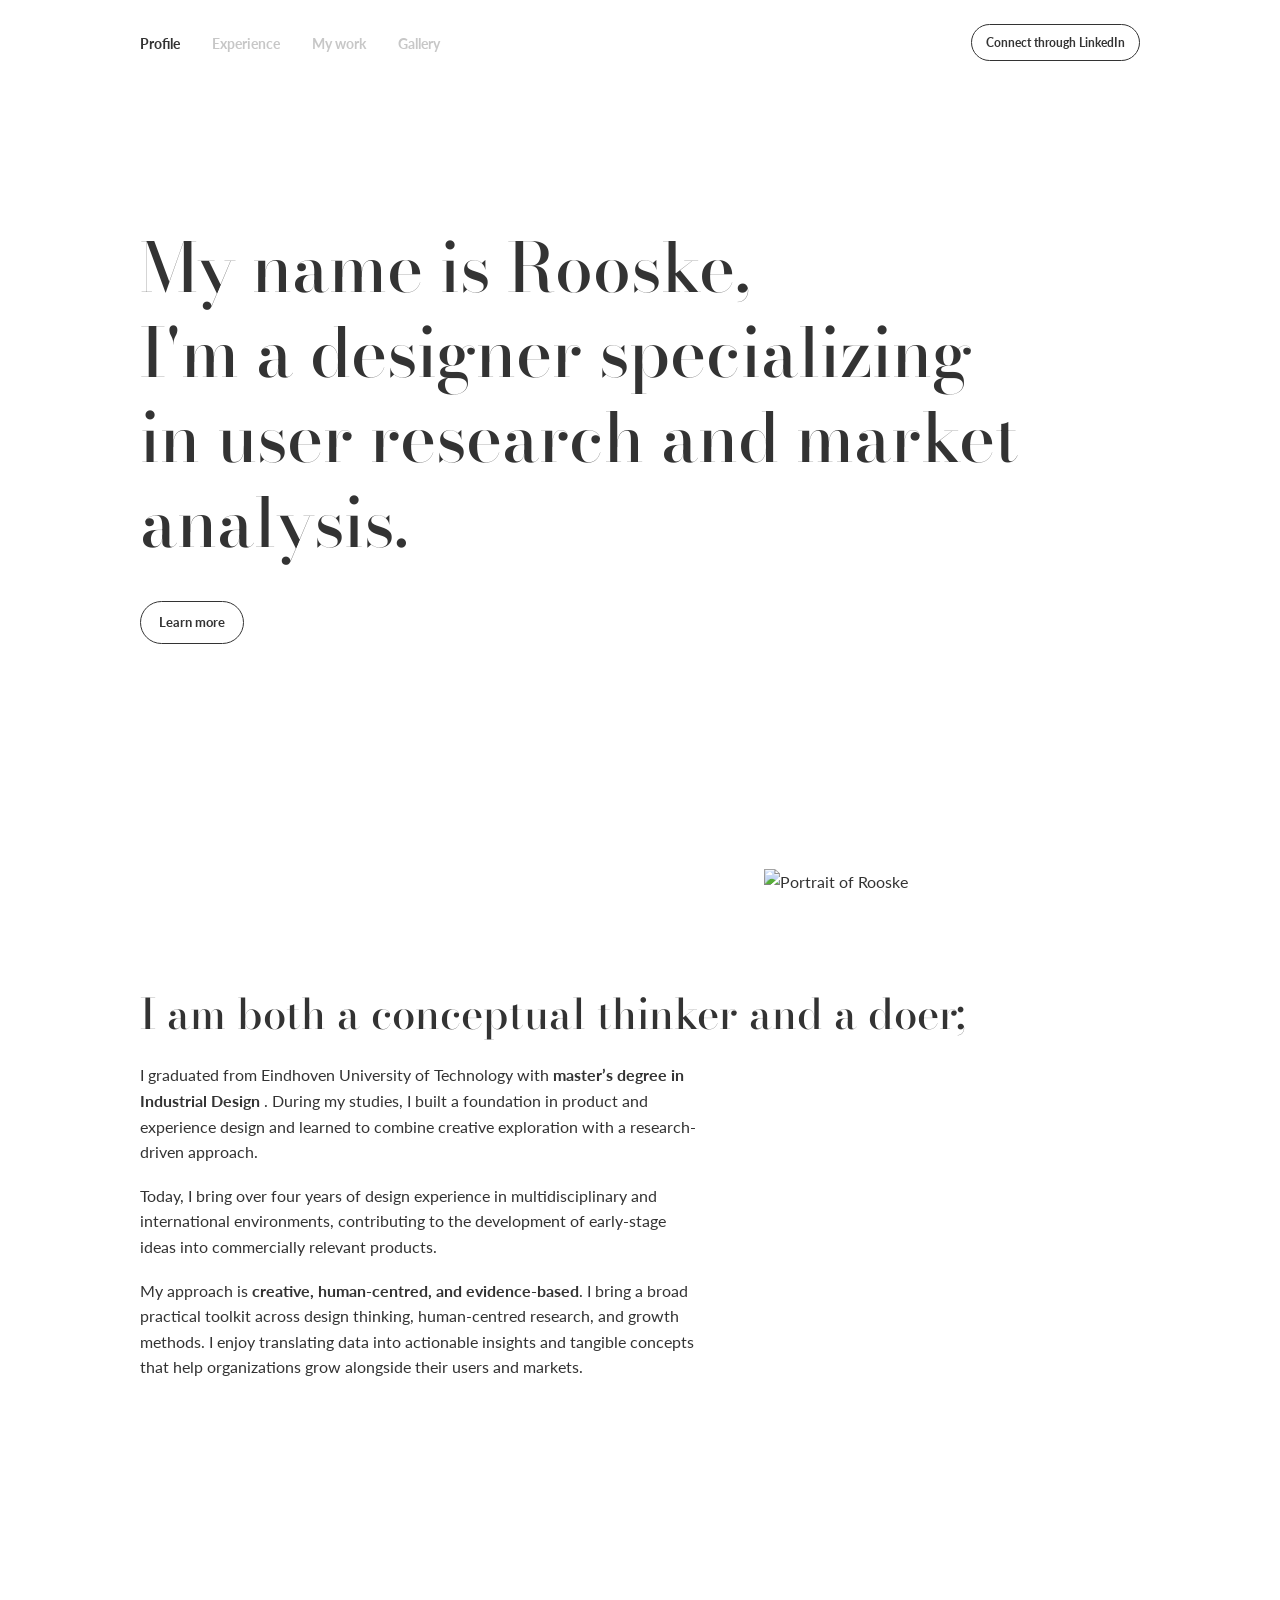
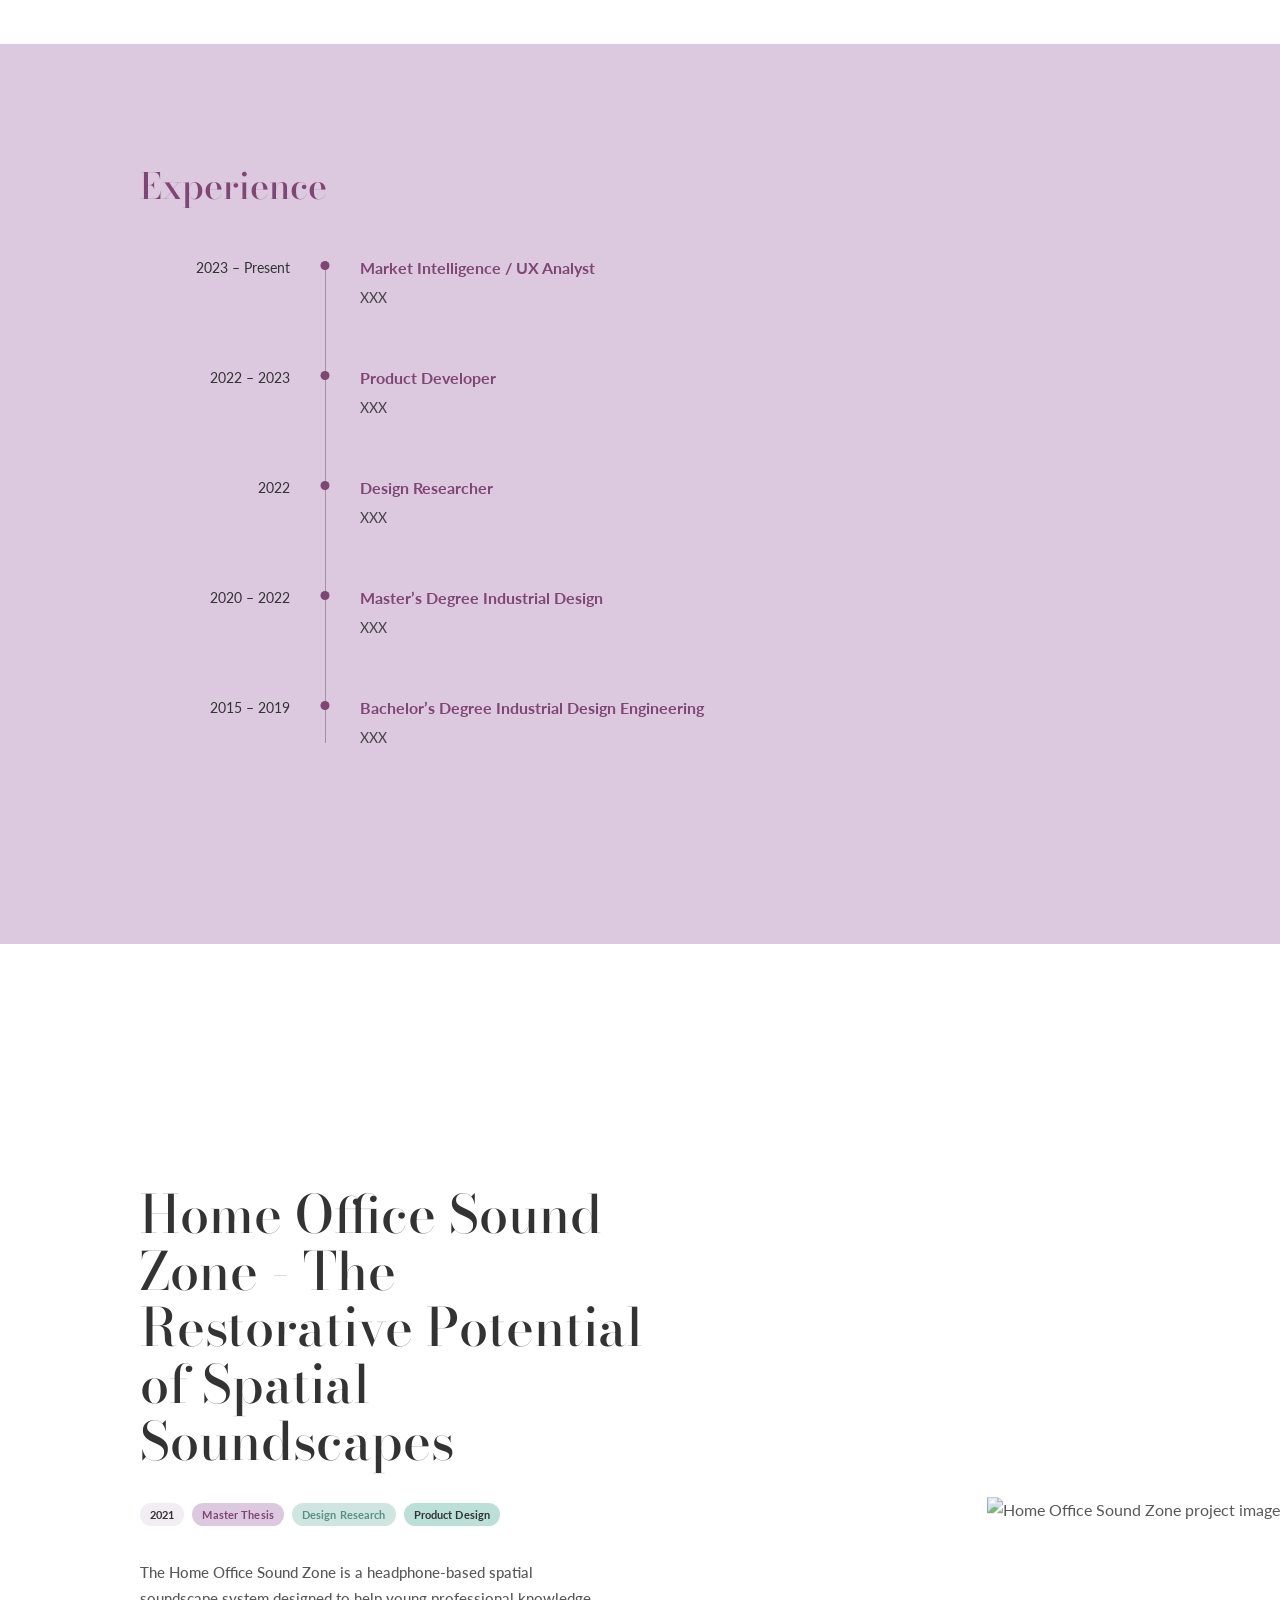
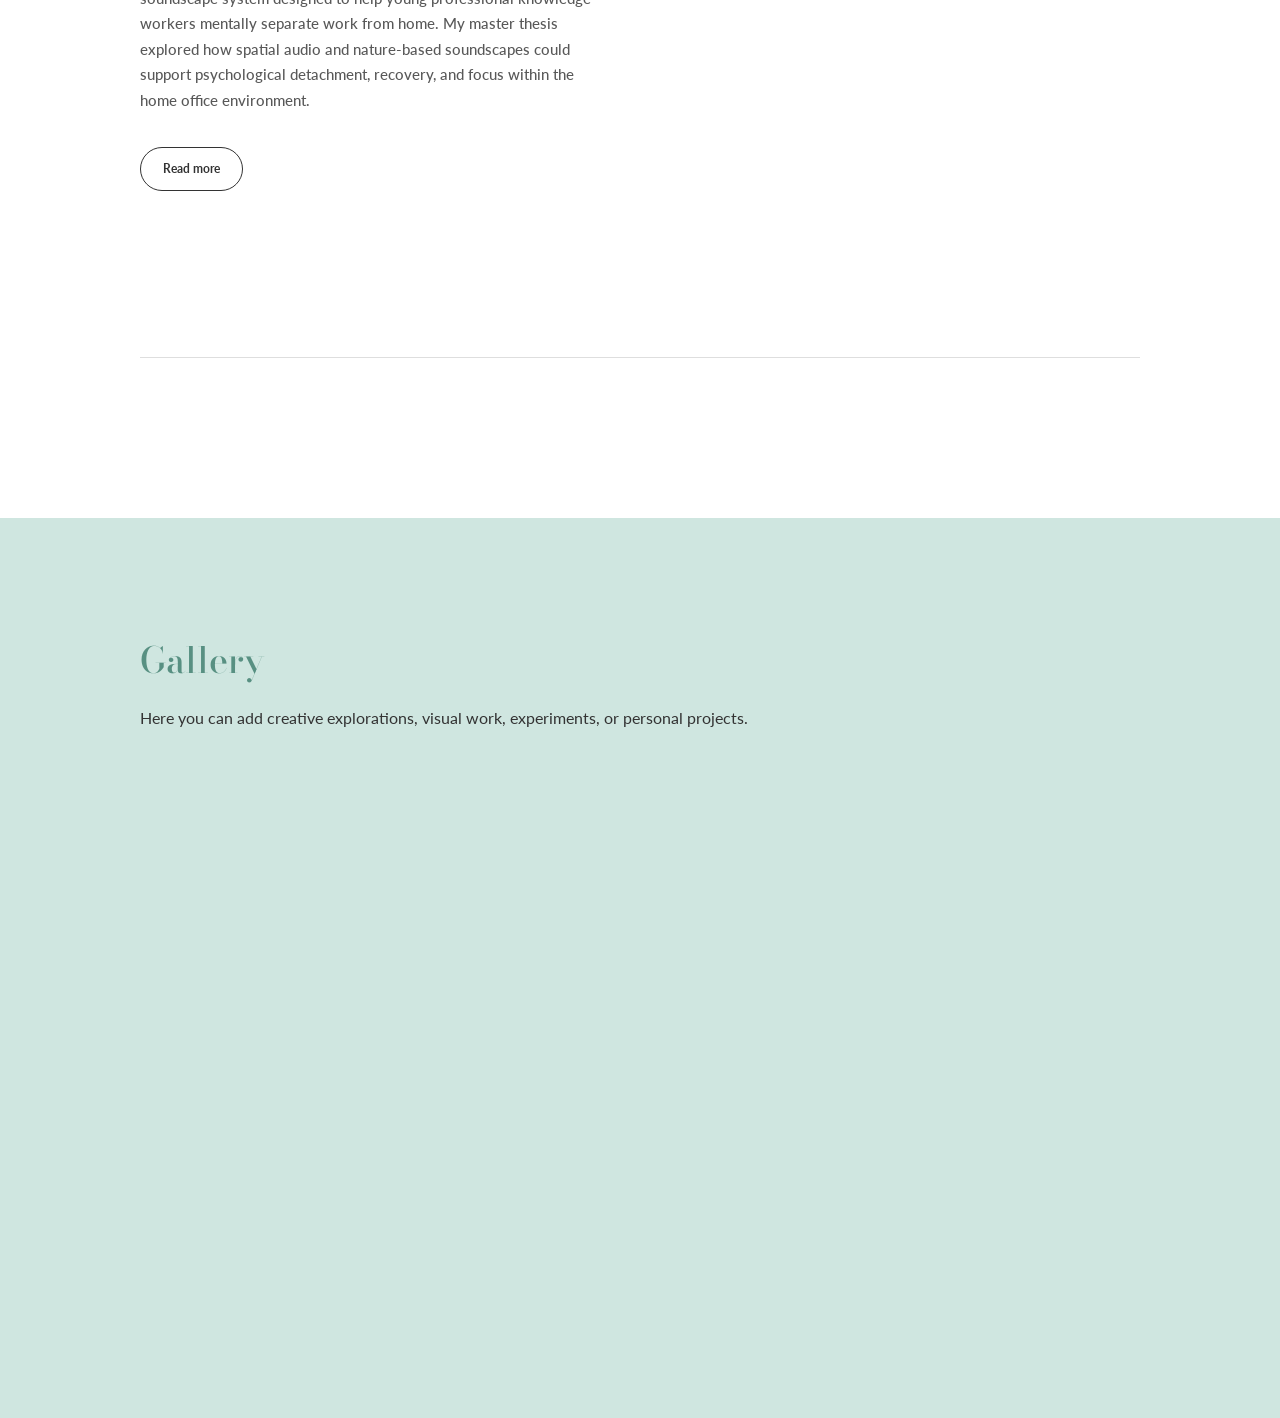
==== index.html @ 50413dca "Add files via upload" ====
<!DOCTYPE html>
<html lang="en">
<head>
  <meta charset="UTF-8" />
  <meta name="viewport" content="width=device-width, initial-scale=1.0" />

  <title>Portfolio | Rooske</title>

  <!-- Google Fonts -->
  <link rel="preconnect" href="https://fonts.googleapis.com">
  <link rel="preconnect" href="https://fonts.gstatic.com" crossorigin>
  <link 
    href="https://fonts.googleapis.com/css2?family=Bodoni+Moda:wght@400;500;600;700&family=Lato:wght@400;700;900&display=swap" 
    rel="stylesheet"
  >

  <link rel="stylesheet" href="style.css" />
</head>

<body>
  <header class="site-header">
    <nav class="navbar">
      <ul class="nav-links">
        <li><a href="#profile" class="active">Profile</a></li>
        <li><a href="#experience">Experience</a></li>
        <li><a href="#projects">My work</a></li>
        <li><a href="#creative">Gallery</a></li>
      </ul>

      <a 
        href="https://www.linkedin.com/in/rooske-van-loon-aaa177166" 
        class="nav-linkedin-button" 
        target="_blank" 
        rel="noopener noreferrer"
      >
        Connect through LinkedIn
      </a>
    </nav>
  </header>

  <main>
    <section class="intro-section">
      <div class="container intro-content">
        <h1 class="intro-heading">
          My name is Rooske, <br>I'm a designer specializing in user research and market analysis.
        </h1>

        <a href="#profile" class="intro-button">Learn more</a>
      </div>
    </section>

    <section id="profile" class="hero">
      <div class="container hero-layout">
        <div class="hero-image">
          <img src="pictures/Profiel_Foto.png" alt="Portrait of Rooske">
        </div>

        <div class="hero-content">
          <h1 class="section-heading">I am both a conceptual thinker and a doer;</h1>

          <p class="hero-intro"> 
            I graduated from Eindhoven University of Technology with 
            <a 
              href="https://www.tue.nl/en/education/graduate-school/master-industrial-design" 
              class="text-link" 
              target="_blank" 
              rel="noopener noreferrer"
            >
              master’s degree in Industrial Design
            </a>. 
            During my studies, I built a foundation in product and experience design and learned to combine creative exploration with a research-driven approach.
          </p>

          <p>
            Today, I bring over four years of design experience in multidisciplinary and international environments, contributing to the development of early-stage ideas into commercially relevant products.
          </p>

          <p>
            My approach is <span>creative, human-centred, and evidence-based</span>. I bring a broad practical toolkit across design thinking, human-centred research, 
            and growth methods. I enjoy translating data into actionable insights and tangible concepts that help organizations grow alongside their users and markets.
          </p>
        </div>
      </div>
    </section>

    <section id="experience" class="experience-section">
      <div class="container">
        <h2 class="section-heading">Experience</h2>

        <div class="experience-timeline">
          <article class="experience-item">
            <p class="experience-date">2023 – Present</p>

            <div class="timeline-marker"></div>

            <div class="experience-content">
              <h3>Market Intelligence / UX Analyst</h3>
              <p>
                XXX
              </p>
            </div>
          </article>

          <article class="experience-item">
            <p class="experience-date">2022 – 2023</p>

            <div class="timeline-marker"></div>

            <div class="experience-content">
              <h3>Product Developer</h3>
              <p>
                XXX
              </p>
            </div>
          </article>

          <article class="experience-item">
            <p class="experience-date">2022</p>

            <div class="timeline-marker"></div>

            <div class="experience-content">
              <h3>Design Researcher</h3>
              <p>
                XXX
              </p>
            </div>
          </article>

          <article class="experience-item">
            <p class="experience-date">2020 – 2022</p>

            <div class="timeline-marker"></div>

            <div class="experience-content">
              <h3>Master’s Degree Industrial Design</h3>
              <p>
                XXX
              </p>
            </div>
          </article>

          <article class="experience-item">
            <p class="experience-date">2015 – 2019</p>

            <div class="timeline-marker"></div>

            <div class="experience-content">
              <h3>Bachelor’s Degree Industrial Design Engineering</h3>
              <p>
                XXX
              </p>
            </div>
          </article>
        </div>
      </div>
    </section>

    <section id="projects" class="projects-section">
      <div class="container">
        <div class="project-list">
          <article class="project-feature">
            <div class="project-feature-content">

              <h3>
                Home Office Sound Zone - The Restorative Potential of Spatial Soundscapes
              </h3>
            <div class="project-tags">
              <span class="project-tag project-tag-year">2021</span>
              <span class="project-tag project-tag-purple">Master Thesis</span>
              <span class="project-tag project-tag-green">Design Research</span>
              <span class="project-tag project-tag-light">Product Design</span>
            </div>
              <p>
                The Home Office Sound Zone is a headphone-based spatial soundscape system designed to help young professional knowledge workers mentally separate work from home. My master thesis explored how spatial audio and nature-based soundscapes could support psychological detachment, recovery, and focus within the home office environment.
              </p>

              <a href="#" class="project-read-more">Read more</a>
            </div>

            <div class="project-feature-image">
              <img 
                src="pictures/storyboard.png" 
                alt="Home Office Sound Zone project image"
              >
            </div>
          </article>
        </div>
      </div>
    </section>

    <section id="creative" class="creative-section">
      <div class="container">
        <h2 class="section-heading">Gallery</h2>

        <p class="section-text">
          Here you can add creative explorations, visual work, experiments, or personal projects.
        </p>
      </div>
    </section>
  </main>

  <script src="script.js"></script>
</body>
</html>
---- style.css ----
/* =========================
   Reset & Base
========================= */

* {
  box-sizing: border-box;
  margin: 0;
  padding: 0;
}

html {
  scroll-behavior: smooth;
}

body {
  font-family: "Lato", sans-serif;
  background-color: #ffffff;
  color: #333333;
  line-height: 1.6;
  overflow-x: hidden;
}

a {
  color: inherit;
  text-decoration: none;
}

img {
  display: block;
  max-width: 100%;
}

/* =========================
   Variables
========================= */

:root {
  --text: #333333;

  --purple-bg: #dcc9df;
  --purple: #7f4673;
  --purple-muted: #b8a6bb;

  --green-bg: #cfe6e0;
  --green: #589082;
  --green-muted: #679a8e;
  --green-light: #bae0d7;

  --line: rgba(51, 51, 51, 0.35);

  --container: 1000px;

  --project-image-height: clamp(460px, 42vw, 560px);
}

/* =========================
   Layout
========================= */

.container {
  width: min(100% - 80px, var(--container));
  margin: 0 auto;
}

.section-heading {
  font-family: "Bodoni Moda", Georgia, serif;
  font-size: clamp(24px, 3.5vw, 36px);
  line-height: 1.2;
  font-weight: 500;
  margin-bottom: 24px;
  color: #333333;
}

.section-text {
  max-width: 650px;
  font-size: 16px;
  line-height: 1.6;
  color: var(--text);
}

/* =========================
   Header
========================= */

.site-header {
  position: sticky;
  top: 0;
  z-index: 20;
  padding: 24px 0;
  background-color: #ffffff;
  transition: background-color 0.25s ease;
}

.navbar {
  width: min(100% - 80px, var(--container));
  margin: 0 auto;
  display: flex;
  justify-content: space-between;
  align-items: center;
}

.nav-links {
  display: flex;
  gap: 32px;
  list-style: none;
}

.nav-links a {
  display: inline-block;
  font-size: 14px;
  font-weight: 700;
  color: #c7c7c7;
  transition: color 0.2s ease, transform 0.2s ease;
}

.nav-links a:hover {
  color: var(--text);
  transform: translateX(4px);
}

.nav-links a.active {
  color: var(--text);
}

.nav-links a.active:hover {
  transform: none;
}

.nav-linkedin-button {
  display: inline-block;
  padding: 8px 14px;
  border: 1px solid #333333;
  border-radius: 999px;
  font-size: 12px;
  font-weight: 700;
  color: #333333;
  transition: background-color 0.2s ease, border-color 0.2s ease, color 0.2s ease;
}

.nav-linkedin-button:hover {
  background-color: #7f4673;
  border-color: #7f4673;
  color: #ffffff;
}

/* Header colors per active section */

.site-header.experience-active {
  background-color: var(--purple-bg);
}

.site-header.experience-active .nav-links a {
  color: var(--purple-muted);
}

.site-header.experience-active .nav-links a:hover,
.site-header.experience-active .nav-links a.active {
  color: var(--purple);
}

.site-header.projects-active .nav-links a {
  color: var(--green-light);
}

.site-header.projects-active .nav-links a:hover,
.site-header.projects-active .nav-links a.active {
  color: var(--green-muted);
}

.site-header.creative-active {
  background-color: var(--green-bg);
}

.site-header.creative-active .nav-links a {
  color: var(--green-muted);
}

.site-header.creative-active .nav-links a:hover,
.site-header.creative-active .nav-links a.active {
  color: var(--green);
}

.site-header.experience-active .nav-links a.active:hover,
.site-header.projects-active .nav-links a.active:hover,
.site-header.creative-active .nav-links a.active:hover {
  transform: none;
}

/* =========================
   Intro
========================= */

.intro-section {
  position: relative;
  z-index: 2;
  min-height: 50vh;
  display: flex;
  align-items: flex-start;
  background-color: #ffffff;
  padding: 140px 0 100px;
}

.intro-content {
  opacity: 1;
  filter: blur(0);
  transform: translateY(0);
  transition: opacity 0.1s linear, filter 0.1s linear, transform 0.1s linear;
}

.intro-heading {
  max-width: 900px;
  font-family: "Bodoni Moda", Georgia, serif;
  font-size: clamp(36px, 6vw, 68px);
  line-height: 1.25;
  font-weight: 500;
  color: #333333;
}

.intro-button {
  display: inline-block;
  margin-top: 36px;
  padding: 10px 18px;
  border: 1px solid #333333;
  border-radius: 999px;
  font-size: 13px;
  font-weight: 700;
  color: #333333;
  transition: background-color 0.2s ease, border-color 0.2s ease, color 0.2s ease;
}

.intro-button:hover {
  background-color: #679a8e;
  border-color: #679a8e;
  color: #ffffff;
}

/* =========================
   Profile / Hero
========================= */

.hero {
  position: sticky;
  top: 0;
  z-index: 1;
  height: 100vh;
  display: flex;
  align-items: center;
  padding: 120px 0;
  background-color: #ffffff;
}

.hero-layout {
  display: grid;
  grid-template-columns: 1fr 1fr;
  gap: 64px;
  align-items: center;
}

.hero-content {
  order: 1;
  max-width: 560px;
  position: relative;
  z-index: 10;
  background-color: #ffffff;
  padding: 24px 0;
}

.hero-image {
  order: 2;
  align-self: start;
  margin-top: -90px;
  position: relative;
  z-index: 1;
}

.hero-image img {
  width: 100%;
  height: 560px;
  object-fit: cover;
  object-position: center top;
}

.hero-content p {
  max-width: 650px;
  font-size: 16px;
  line-height: 1.6;
  color: var(--text);
  margin-bottom: 18px;
}

.hero-content p span {
  font-family: inherit;
  font-size: inherit;
  line-height: inherit;
  font-weight: 700;
}

.hero-content .section-heading {
  position: relative;
  z-index: 3;
  width: 760px;
  max-width: none;
  white-space: nowrap;
  font-size: clamp(28px, 4vw, 42px);
  line-height: 1.15;
}

.text-link {
  color: inherit;
  font-weight: 700;
  text-decoration: none;
  border-bottom: none;
}

.text-link:hover {
  color: #589082;
  text-decoration: none;
}

/* =========================
   Shared Sections
========================= */

.experience-section,
.projects-section,
.creative-section {
  position: relative;
  min-height: 100vh;
  padding: 120px 0 160px;
}

.experience-section {
  z-index: 5;
  padding-bottom: 120px;
  background-color: var(--purple-bg);
}

.projects-section {
  z-index: 6;
  background-color: #ffffff;
}

.creative-section {
  z-index: 7;
  background-color: var(--green-bg);
}

.experience-section .section-heading {
  color: var(--purple);
}

.projects-section .section-heading {
  color: var(--green-muted);
}

.creative-section .section-heading {
  color: var(--green);
}

/* =========================
   Experience Timeline
========================= */

.experience-timeline {
  position: relative;
  max-width: 900px;
  margin-top: 48px;
}

.experience-timeline::before {
  content: "";
  position: absolute;
  top: 6px;
  bottom: 6px;
  left: 185px;
  width: 1px;
  background-color: var(--line);
}

.experience-item {
  position: relative;
  display: grid;
  grid-template-columns: 150px 1fr;
  column-gap: 70px;
  margin-bottom: 56px;
}

.experience-item:last-child {
  margin-bottom: 0;
}

.experience-date {
  font-size: 14px;
  line-height: 1.6;
  color: var(--text);
  text-align: right;
  padding-top: 2px;
}

.timeline-marker {
  position: absolute;
  top: 6px;
  left: 185px;
  width: 9px;
  height: 9px;
  border-radius: 50%;
  background-color: var(--purple);
  transform: translateX(-50%);
  z-index: 2;
}

.experience-content {
  max-width: 620px;
}

.experience-content h3 {
  font-size: 16px;
  line-height: 1.6;
  font-weight: 700;
  margin-bottom: 6px;
  color: var(--purple);
}

.experience-content p {
  font-size: 14px;
  line-height: 1.6;
  color: rgba(51, 51, 51, 0.9);
}

/* =========================
   Project List
========================= */

.project-list {
  display: flex;
  flex-direction: column;
  gap: 120px;
}

.project-feature {
  position: relative;
  min-height: 620px;
  display: flex;
  align-items: center;
  padding: 80px 0 120px;
  border-bottom: 1px solid rgba(51, 51, 51, 0.16);
  overflow: visible;
}

.project-feature-content {
  position: relative;
  z-index: 4;
  width: min(620px, 100%);
  padding: 42px 90px 46px 0;
  background: linear-gradient(
    90deg,
    rgba(255, 255, 255, 0.9) 0%,
    rgba(255, 255, 255, 0.75) 55%,
    rgba(255, 255, 255, 0.35) 82%,
    rgba(255, 255, 255, 0) 100%
  );
}

.project-feature h3 {
  max-width: 760px;
  font-family: "Bodoni Moda", Georgia, serif;
  font-size: clamp(32px, 4.1vw, 56px);
  line-height: 1.08;
  font-weight: 500;
  color: #333333;
  margin-bottom: 34px;
}

.project-feature p {
  max-width: 460px;
  font-size: 15px;
  line-height: 1.7;
  font-weight: 500;
  color: rgba(51, 51, 51, 0.82);
  margin-bottom: 34px;
}

.project-read-more {
  display: inline-block;
  padding: 11px 22px;
  border: 1px solid #333333;
  border-radius: 999px;
  font-size: 12px;
  font-weight: 700;
  color: #333333;
  transition: background-color 0.2s ease, border-color 0.2s ease, color 0.2s ease;
}

.project-read-more:hover {
  background-color: #679a8e;
  border-color: #679a8e;
  color: #ffffff;
}

.project-feature-image {
  position: absolute;
  top: 50%;
  right: calc((var(--container) - 100vw) / 2);
  z-index: 1;
  transform: translateY(-50%);
  overflow: hidden;
  background-color: #ffffff;
}

.project-feature-image::after {
  content: "";
  position: absolute;
  inset: 0;
  z-index: 2;
  pointer-events: none;
  background-color: rgba(255, 255, 255, 0.18);
}

.project-feature-image img {
  position: relative;
  z-index: 1;
  width: 100%;
  height: 100%;
  object-fit: cover;
  object-position: center;
}

.project-tags {
  display: flex;
  flex-wrap: wrap;
  gap: 8px;
  margin-bottom: 34px;
}

.project-tag {
  display: inline-block;
  padding: 6px 10px;
  border-radius: 999px;
  font-size: 11px;
  line-height: 1;
  font-weight: 700;
  letter-spacing: 0.01em;
}

.project-tag-year {
  background-color: #f1edf2;
  color: #333333;
}

.project-tag-purple {
  background-color: #dcc9df;
  color: #7f4673;
}

.project-tag-green {
  background-color: #cfe6e0;
  color: #589082;
}

.project-tag-light {
  background-color: #bae0d7;
  color: #333333;
}

/* =========================
   Responsive
========================= */

@media (max-width: 850px) {
  .container,
  .navbar {
    width: min(100% - 40px, var(--container));
  }

  .navbar {
    align-items: flex-start;
    flex-direction: column;
    gap: 18px;
  }

  .site-header {
    padding: 22px 0;
  }

  .nav-links {
    gap: 16px;
    flex-wrap: wrap;
    justify-content: flex-start;
  }

  .section-heading {
    font-size: clamp(24px, 8vw, 36px);
    margin-bottom: 24px;
  }

  .hero-content .section-heading {
    width: auto;
    max-width: 100%;
    white-space: normal;
    font-size: clamp(28px, 9vw, 42px);
    line-height: 1.15;
  }

  .hero {
    position: relative;
    height: auto;
    min-height: auto;
    padding: 50px 0 70px;
  }

  .hero-layout {
    grid-template-columns: 1fr;
    gap: 36px;
  }

  .hero-content {
    max-width: 100%;
    padding: 0;
  }

  .hero-image {
    margin-top: 0;
  }

  .hero-image img {
    height: 420px;
  }

  .intro-section {
    position: relative;
    z-index: 2;
    min-height: 100vh;
    display: flex;
    align-items: center;
    background-color: #ffffff;
    padding: 120px 0;
  }

  .intro-heading {
    max-width: 900px;
    font-size: clamp(36px, 10vw, 54px);
    line-height: 1.15;
    font-weight: 500;
    color: #333333;
  }

  .experience-section,
  .projects-section,
  .creative-section {
    min-height: auto;
    padding: 90px 0;
  }

  .experience-section {
    padding-bottom: 100px;
  }

  .project-list {
    gap: 72px;
    margin-top: 40px;
  }

  .project-feature {
    min-height: auto;
    display: flex;
    flex-direction: column;
    align-items: stretch;
    gap: 32px;
    padding: 0 0 72px;
  }

  .project-feature-content {
    width: 100%;
    padding: 0;
    background-color: transparent;
    backdrop-filter: none;
  }

  .project-feature h3 {
    max-width: 100%;
    font-size: clamp(28px, 9vw, 42px);
    line-height: 1.15;
    margin-bottom: 24px;
  }

  .project-feature p {
    max-width: 100%;
    font-size: 15px;
    line-height: 1.65;
  }

  .project-feature-image {
    position: relative;
    top: auto;
    right: auto;
    width: 100%;
    height: auto;
    aspect-ratio: 4 / 3;
    transform: none;
  }

  .project-feature-image::after {
    background-color: rgba(255, 255, 255, 0.16);
  }

  .project-feature-image img {
    width: 100%;
    height: 100%;
    object-fit: cover;
  }

  .experience-timeline {
    max-width: 100%;
    margin-top: 40px;
    padding-left: 32px;
  }

  .experience-timeline::before {
    left: 4px;
    top: 7px;
    bottom: 7px;
  }

  .experience-item {
    display: block;
    margin-bottom: 42px;
  }

  .experience-date {
    text-align: left;
    padding-top: 0;
    margin-bottom: 6px;
    font-size: 12px;
  }

  .timeline-marker {
    left: -28px;
    top: 6px;
    width: 9px;
    height: 9px;
  }

  .experience-content {
    max-width: 100%;
  }

  .experience-content h3 {
    font-size: 16px;
    margin-bottom: 6px;
  }

  .experience-content p {
    font-size: 14px;
    line-height: 1.55;
  }
}

@media (max-width: 520px) {
  .container,
  .navbar {
    width: min(100% - 32px, var(--container));
  }

  .site-header {
    padding: 18px 0;
  }

  .nav-links {
    gap: 14px 18px;
  }

  .nav-links a {
    font-size: 13px;
  }

  .hero {
    padding: 40px 0 64px;
  }

  .hero-image img {
    height: 360px;
  }

  .hero-content p {
    font-size: 14px;
  }

  .hero-content .section-heading {
    font-size: clamp(28px, 10vw, 38px);
    line-height: 1.15;
  }

  .experience-section,
  .projects-section,
  .creative-section {
    padding: 76px 0;
  }

  .experience-section {
    padding-bottom: 90px;
  }

  .project-feature {
    gap: 28px;
    padding-bottom: 64px;
  }

  .project-feature h3 {
    font-size: clamp(28px, 10vw, 38px);
    line-height: 1.15;
  }

  .project-feature p {
    font-size: 14px;
  }

  .project-feature-image {
    aspect-ratio: 1.2 / 1;
  }

  .experience-timeline {
    padding-left: 28px;
  }

  .experience-timeline::before {
    left: 4px;
  }

  .timeline-marker {
    left: -24px;
  }

  .experience-item {
    margin-bottom: 38px;
  }
}
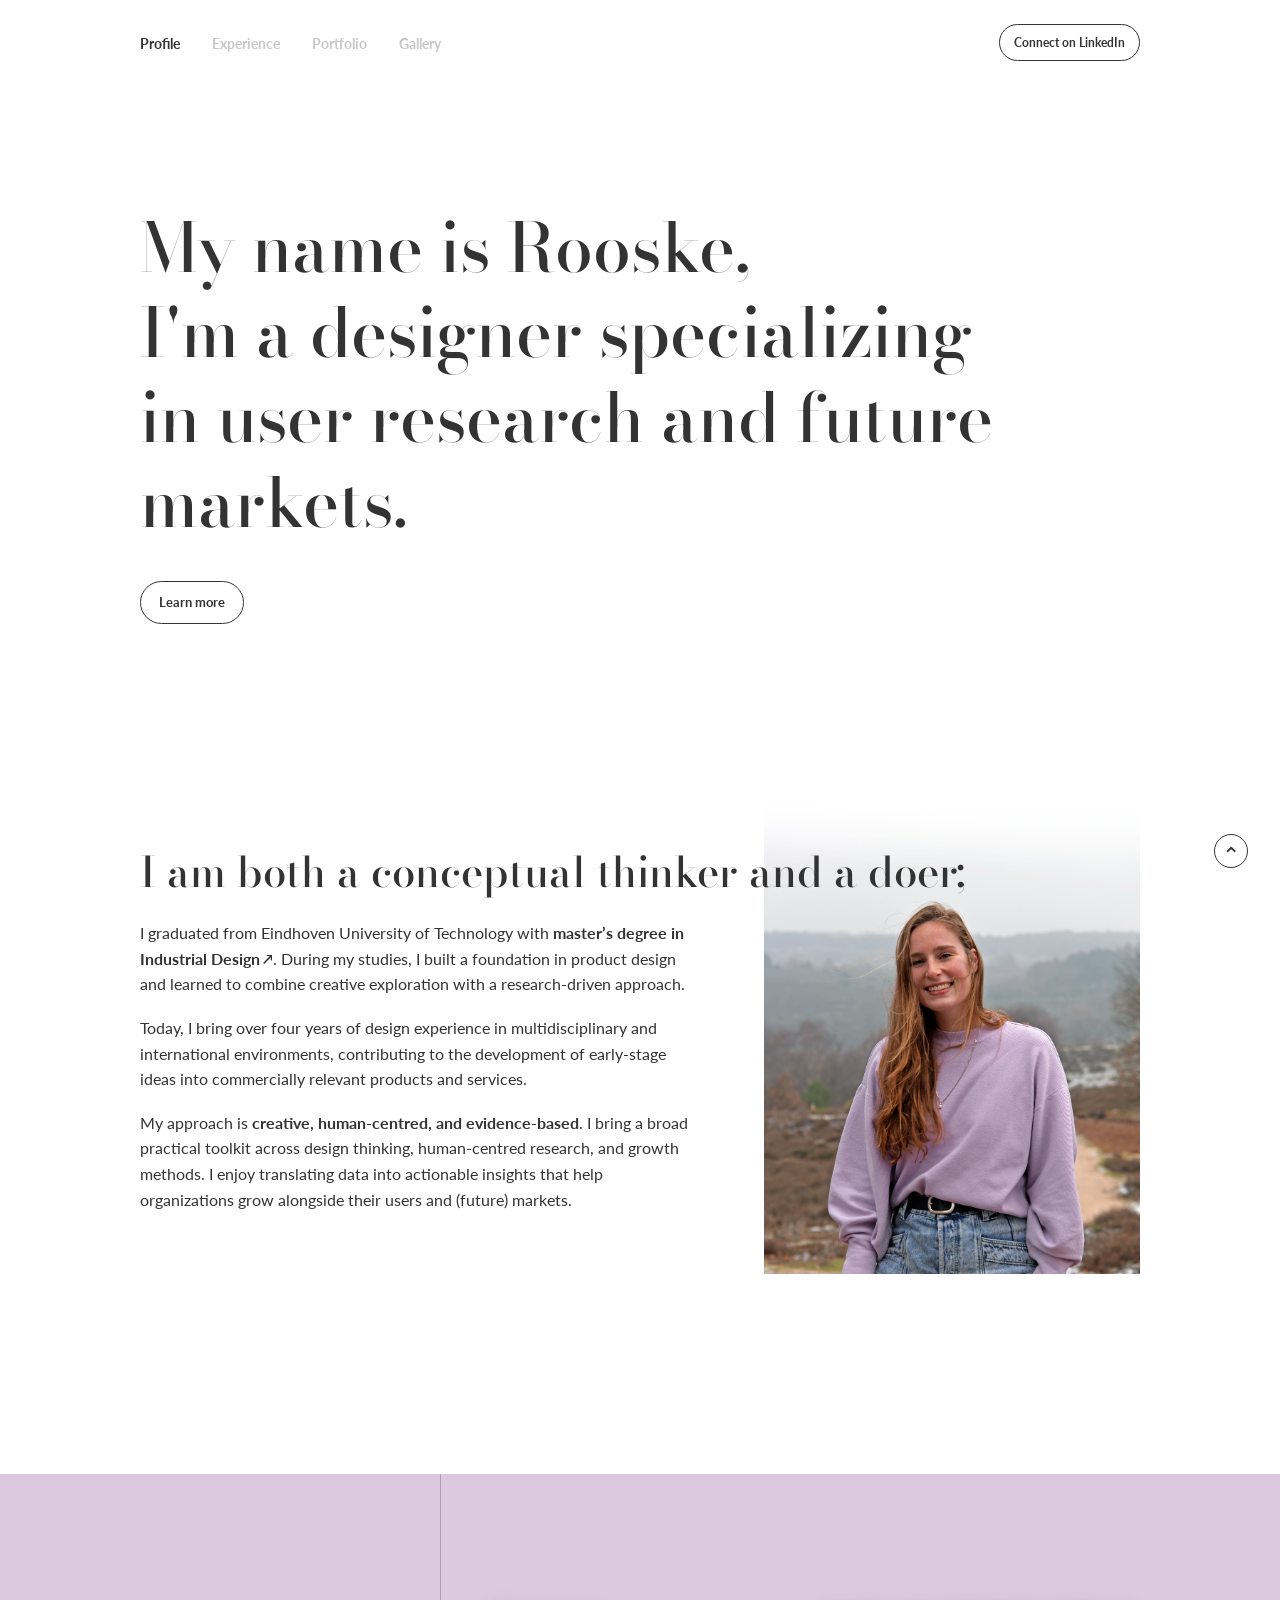
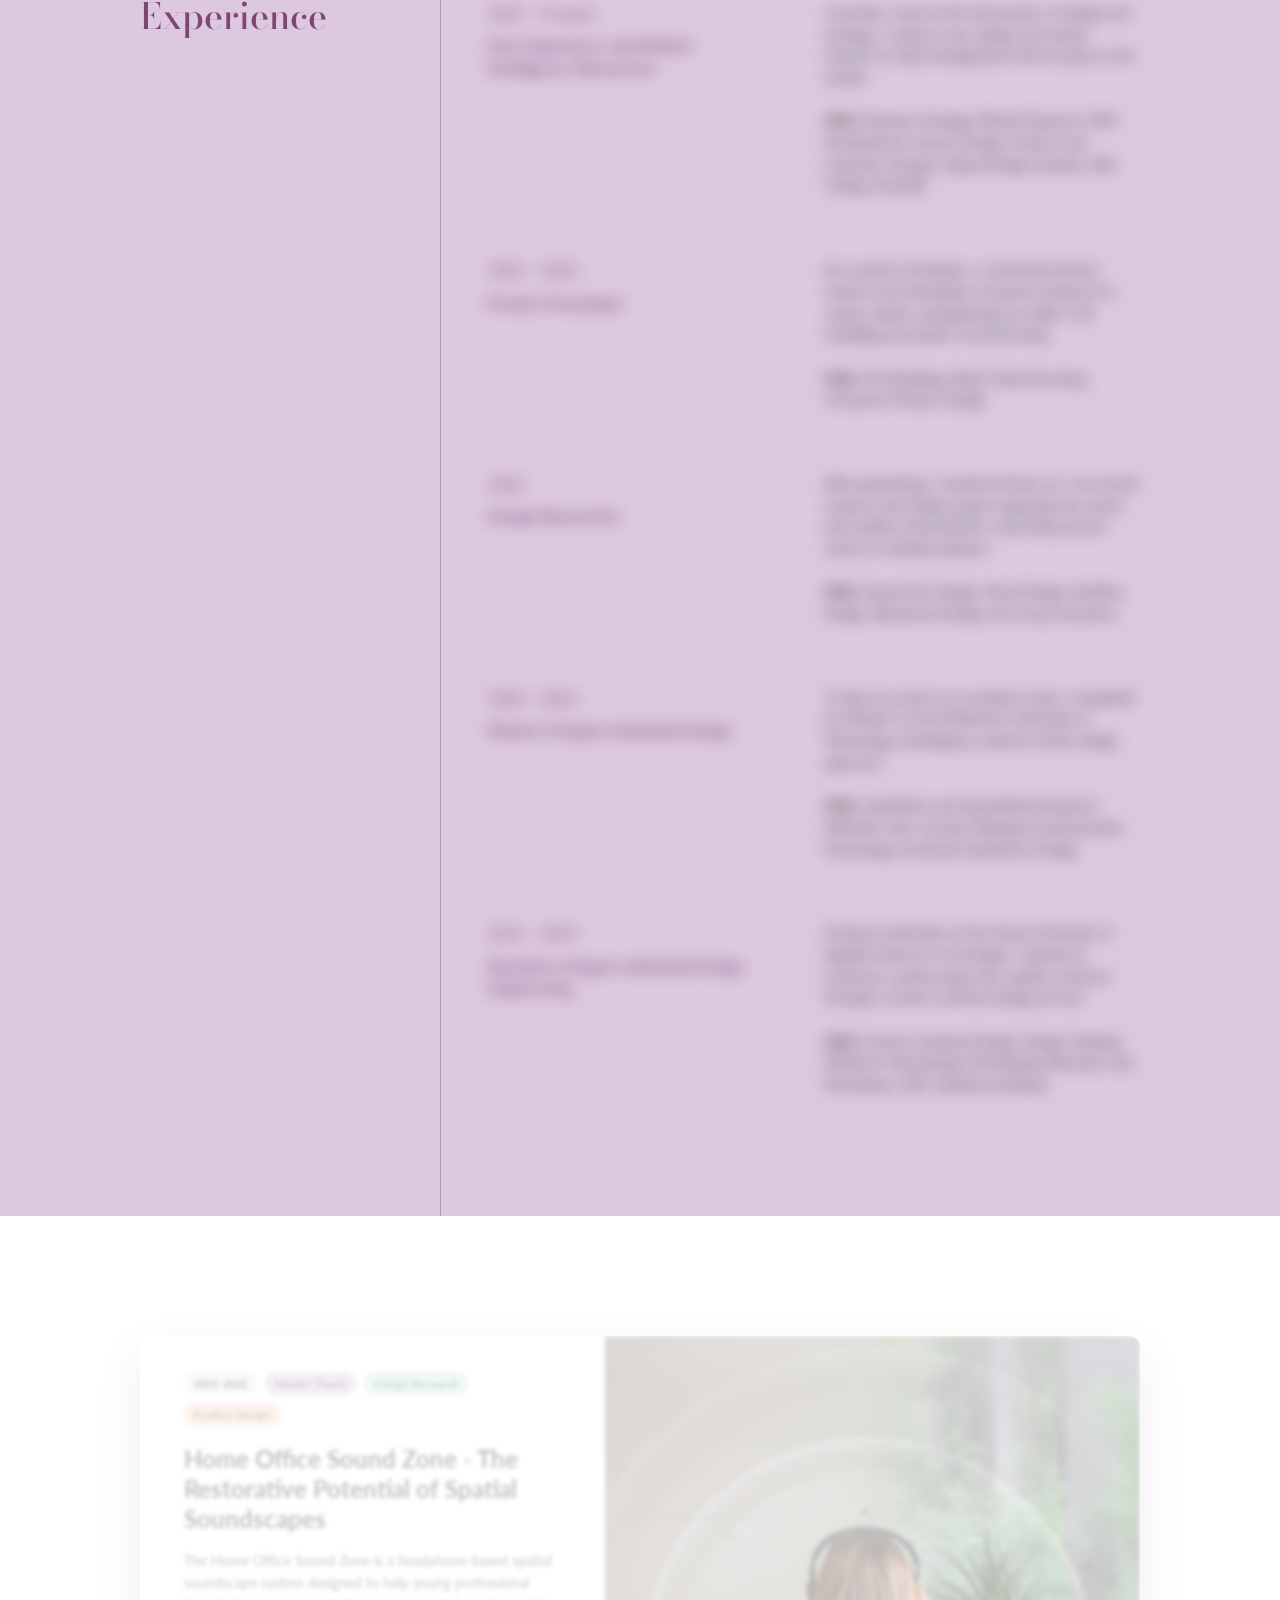
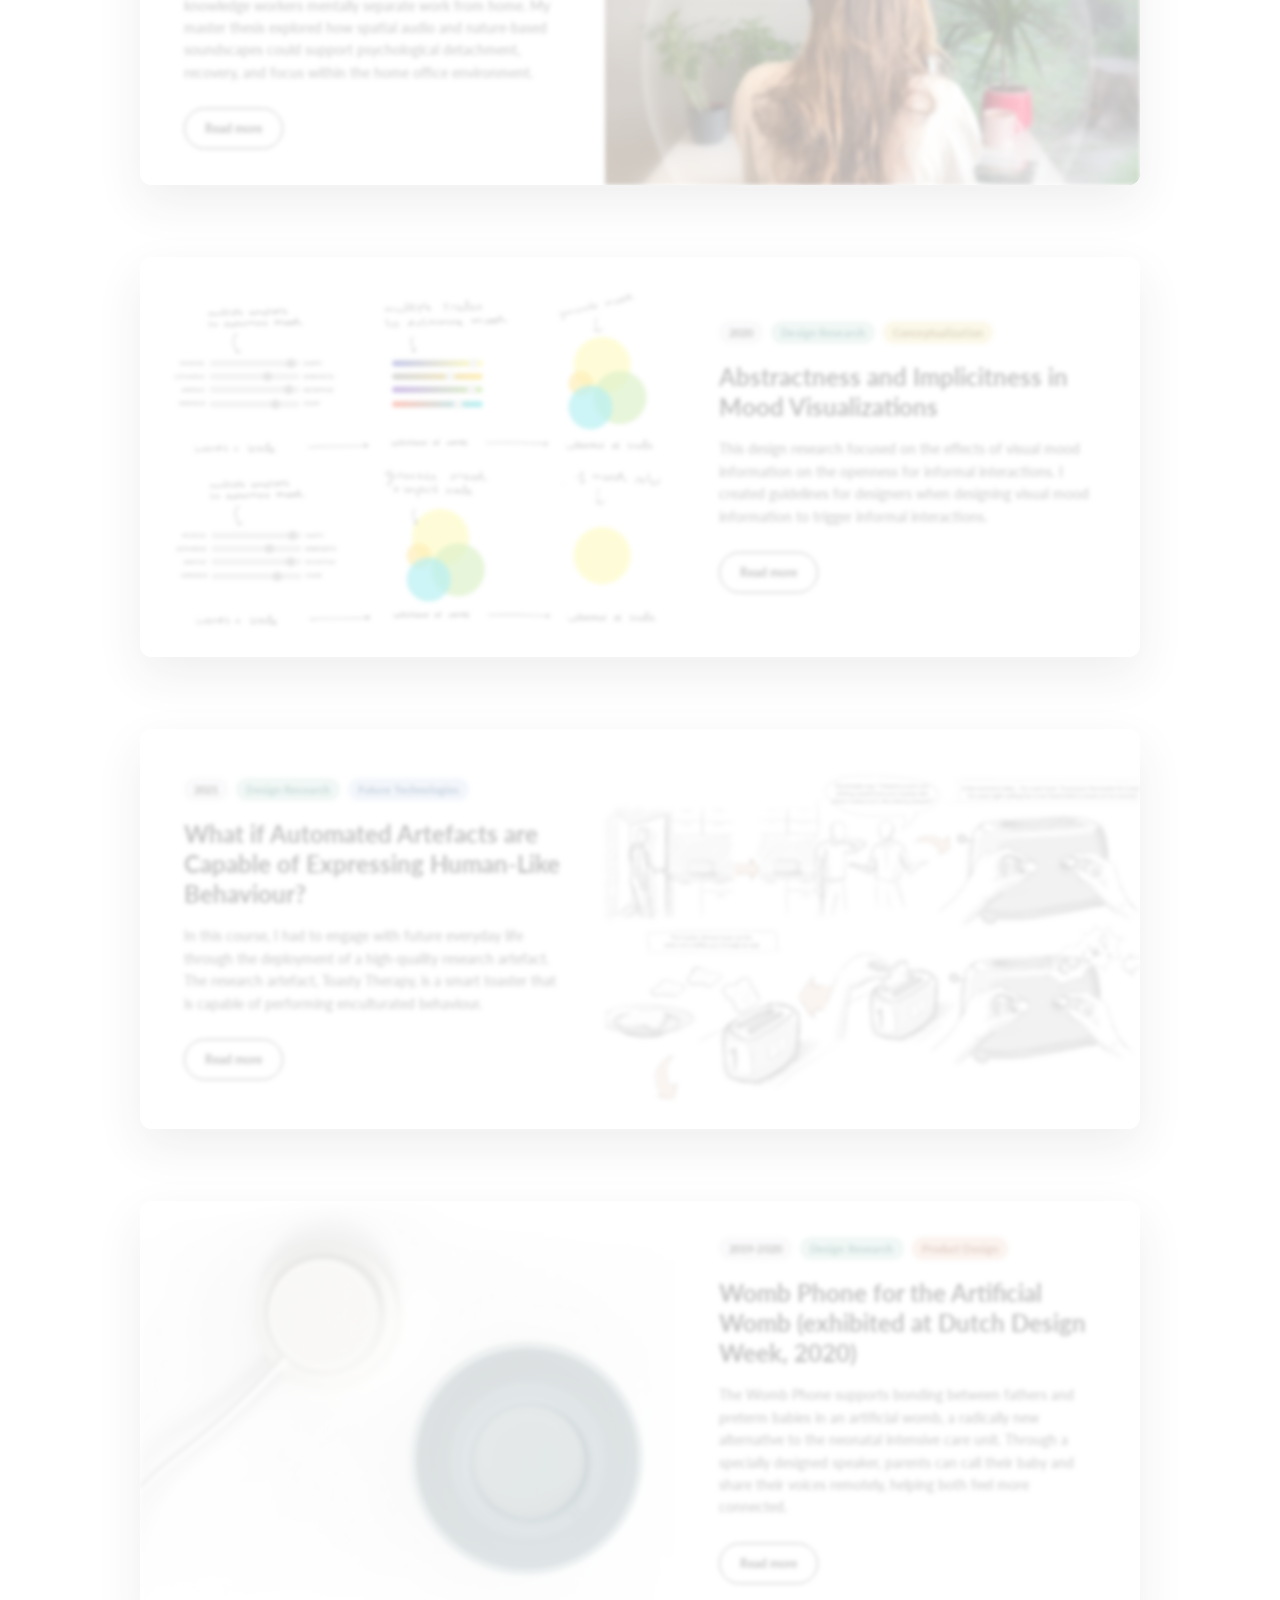
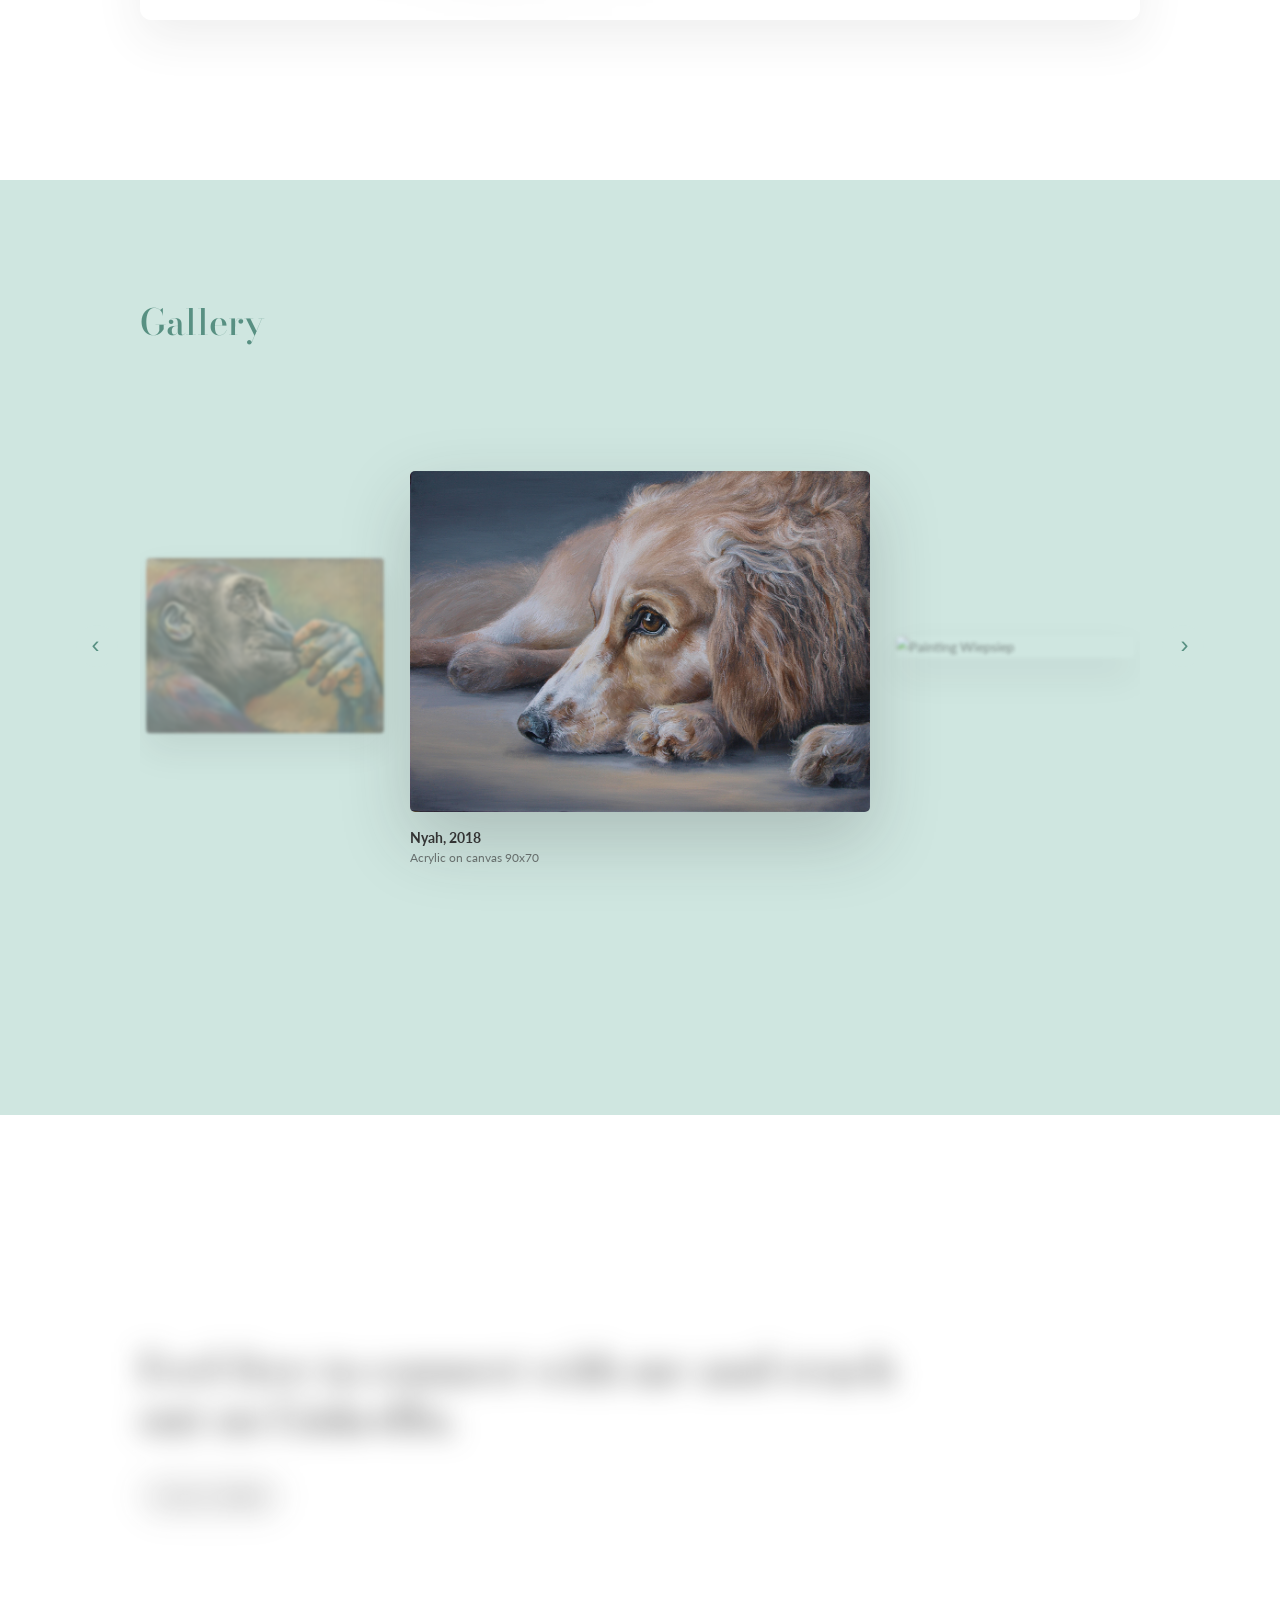
==== commit 7788b382: "Add files via upload" ====
--- a/index.html
+++ b/index.html
@@ -23,7 +23,7 @@
       <ul class="nav-links">
         <li><a href="#profile" class="active">Profile</a></li>
         <li><a href="#experience">Experience</a></li>
-        <li><a href="#projects">My work</a></li>
+        <li><a href="#projects">Portfolio</a></li>
         <li><a href="#creative">Gallery</a></li>
       </ul>
 
@@ -33,7 +33,7 @@
         target="_blank" 
         rel="noopener noreferrer"
       >
-        Connect through LinkedIn
+        Connect on LinkedIn
       </a>
     </nav>
   </header>
@@ -42,7 +42,7 @@
     <section class="intro-section">
       <div class="container intro-content">
         <h1 class="intro-heading">
-          My name is Rooske, <br>I'm a designer specializing in user research and market analysis.
+          My name is Rooske, <br>I'm a designer specializing in user research and future markets.
         </h1>
 
         <a href="#profile" class="intro-button">Learn more</a>
@@ -52,7 +52,7 @@
     <section id="profile" class="hero">
       <div class="container hero-layout">
         <div class="hero-image">
-          <img src="pictures/Profiel_Foto.png" alt="Portrait of Rooske">
+          <img src="pictures/profielfoto.png" alt="Portrait of Rooske">
         </div>
 
         <div class="hero-content">
@@ -62,22 +62,22 @@
             I graduated from Eindhoven University of Technology with 
             <a 
               href="https://www.tue.nl/en/education/graduate-school/master-industrial-design" 
-              class="text-link" 
+              class="text-link external-link" 
               target="_blank" 
               rel="noopener noreferrer"
             >
               master’s degree in Industrial Design
             </a>. 
-            During my studies, I built a foundation in product and experience design and learned to combine creative exploration with a research-driven approach.
+            During my studies, I built a foundation in product design and learned to combine creative exploration with a research-driven approach.
           </p>
 
           <p>
-            Today, I bring over four years of design experience in multidisciplinary and international environments, contributing to the development of early-stage ideas into commercially relevant products.
+            Today, I bring over four years of design experience in multidisciplinary and international environments, contributing to the development of early-stage ideas into commercially relevant products and services.
           </p>
 
           <p>
             My approach is <span>creative, human-centred, and evidence-based</span>. I bring a broad practical toolkit across design thinking, human-centred research, 
-            and growth methods. I enjoy translating data into actionable insights and tangible concepts that help organizations grow alongside their users and markets.
+            and growth methods. I enjoy translating data into actionable insights that help organizations grow alongside their users and (future) markets.
           </p>
         </div>
       </div>
@@ -88,103 +88,200 @@
         <h2 class="section-heading">Experience</h2>
 
         <div class="experience-timeline">
-          <article class="experience-item">
-            <p class="experience-date">2023 – Present</p>
-
-            <div class="timeline-marker"></div>
-
-            <div class="experience-content">
-              <h3>Market Intelligence / UX Analyst</h3>
-              <p>
-                XXX
-              </p>
-            </div>
-          </article>
-
-          <article class="experience-item">
-            <p class="experience-date">2022 – 2023</p>
-
-            <div class="timeline-marker"></div>
-
-            <div class="experience-content">
-              <h3>Product Developer</h3>
-              <p>
-                XXX
-              </p>
-            </div>
-          </article>
-
-          <article class="experience-item">
-            <p class="experience-date">2022</p>
-
-            <div class="timeline-marker"></div>
-
-            <div class="experience-content">
-              <h3>Design Researcher</h3>
-              <p>
-                XXX
-              </p>
-            </div>
-          </article>
-
-          <article class="experience-item">
-            <p class="experience-date">2020 – 2022</p>
-
-            <div class="timeline-marker"></div>
-
-            <div class="experience-content">
-              <h3>Master’s Degree Industrial Design</h3>
-              <p>
-                XXX
-              </p>
-            </div>
-          </article>
-
-          <article class="experience-item">
-            <p class="experience-date">2015 – 2019</p>
-
-            <div class="timeline-marker"></div>
-
-            <div class="experience-content">
-              <h3>Bachelor’s Degree Industrial Design Engineering</h3>
-              <p>
-                XXX
-              </p>
-            </div>
-          </article>
-        </div>
+  <article class="experience-item">
+    <div class="timeline-marker"></div>
+
+    <div class="experience-main">
+      <p class="experience-date">2023 – Present</p>
+      <h3>User Experience and Market Intelligence Researcher</h3>
+    </div>
+
+    <p class="experience-description">
+        Currently, I work at the intersection of design and strategy. I conduct user, design and market research to help emerging tech find its place in the market
+        <br><br>
+        <strong>Skills:</strong> Business Strategy, Market Research, MVP Development, Service Design, Product and Customer Analysis, Figma/Design Systems, Vibe Coding, PowerBI
+      </p>
+  </article>
+
+  <article class="experience-item">
+    <div class="timeline-marker"></div>
+
+    <div class="experience-main">
+      <p class="experience-date">2022 – 2023</p>
+      <h3>Product Developer</h3>
+    </div>
+
+      <p class="experience-description">
+        As a product developer, I conducted product research and developed consumer products for various clients, strengthening my skills in 3D modelling and plastic manufacturing       <br><br>
+        <strong>Skills:</strong> 3D Modeling, Plastic Manufacturing, Consumer Product Design
+      </p>
+  
+  </article>
+
+  <article class="experience-item">
+    <div class="timeline-marker"></div>
+
+    <div class="experience-main">
+      <p class="experience-date">2022</p>
+      <h3>Design Researcher</h3>
+    </div>
+
+      <p class="experience-description">
+          After graduating, I worked full-time on a six-month research and design project exploring how visual and auditory interventions could help prevent racism in football stadiums
+          <br><br>
+          <strong>Skills:</strong> Interaction Design, Visual Design, Auditory Design, Behavioral Design and Group Dynamics
+      </p>
+      </article>
+        
+
+  <article class="experience-item">
+    <div class="timeline-marker"></div>
+
+    <div class="experience-main">
+      <p class="experience-date">2020 – 2022</p>
+      <h3>Master’s Degree Industrial Design</h3>
+    </div>
+
+      <p class="experience-description">
+        To take my work to an academic level, I completed my Master’s at the Eindhoven University of Technology, developing a research-driven design approach
+        <br><br>
+        <strong>Skills:</strong> Qualitative and Quantitative Research Methods, User Journey Mapping, Environmental Psychology, Immersive Experience Design
+      </p>
+  
+  </article>
+
+  <article class="experience-item">
+    <div class="timeline-marker"></div>
+
+    <div class="experience-main">
+      <p class="experience-date">2015 – 2019</p>
+      <h3>Bachelor’s Degree Industrial Design Engineering</h3>
+    </div>
+
+    <p class="experience-description">
+        During my Bachelor at the Hanze University of Applied Sciences in Groningen, I learned to transform creative ideas into realistic products through a human-centered design process
+        <br><br>
+        <strong>Skills:</strong> Human-Centered Design, Design Thinking Methods, Interviewing, Prototyping, Illustrator and Photoshop, CAD, Statistical Analysis
+      </p>
+  
+  </article>
+</div>
       </div>
     </section>
 
     <section id="projects" class="projects-section">
       <div class="container">
-        <div class="project-list">
-          <article class="project-feature">
-            <div class="project-feature-content">
+        <div class="case-list">
+
+          <article class="case-card">
+            <div class="case-content">
+              <div class="project-tags">
+                <span class="project-tag project-tag-year">2021-2022</span>
+                <span class="project-tag project-tag-purple">Master Thesis</span>
+                <span class="project-tag project-tag-green">Design Research</span>
+                <span class="project-tag project-tag-peach">Product Design</span>
+              </div>
 
               <h3>
                 Home Office Sound Zone - The Restorative Potential of Spatial Soundscapes
               </h3>
-            <div class="project-tags">
-              <span class="project-tag project-tag-year">2021</span>
-              <span class="project-tag project-tag-purple">Master Thesis</span>
-              <span class="project-tag project-tag-green">Design Research</span>
-              <span class="project-tag project-tag-light">Product Design</span>
-            </div>
+
               <p>
                 The Home Office Sound Zone is a headphone-based spatial soundscape system designed to help young professional knowledge workers mentally separate work from home. My master thesis explored how spatial audio and nature-based soundscapes could support psychological detachment, recovery, and focus within the home office environment.
               </p>
 
-              <a href="#" class="project-read-more">Read more</a>
-            </div>
-
-            <div class="project-feature-image">
+              <a href="#" class="case-read-more">Read more</a>
+            </div>
+
+            <div class="case-image">
               <img 
-                src="pictures/storyboard.png" 
+                src="pictures/projecthomeofficesoundzone.png" 
                 alt="Home Office Sound Zone project image"
               >
             </div>
           </article>
+
+          <article class="case-card case-card-reverse">
+            <div class="case-content">
+              <div class="project-tags">
+                <span class="project-tag project-tag-year">2020</span>
+                <span class="project-tag project-tag-green">Design Research</span>
+                <span class="project-tag project-tag-yellow">Conceptualization</span>
+              </div>
+
+              <h3>
+                Abstractness and Implicitness in Mood Visualizations
+              </h3>
+
+              <p>
+                This design research focused on the effects of visual mood information on the openness for informal interactions. I created guidelines for designers when designing visual mood information to trigger informal interactions.
+              </p>
+
+              <a href="#" class="case-read-more">Read more</a>
+            </div>
+
+            <div class="case-image">
+              <img 
+                src="pictures/projectabstractnessandimplicitnessinmoodvisualizations.png" 
+                alt="Abstractness and Implicitness in Mood Visualizations project image"
+              >
+            </div>
+          </article>
+
+          <article class="case-card">
+            <div class="case-content">
+              <div class="project-tags">
+                <span class="project-tag project-tag-year">2021</span>
+                <span class="project-tag project-tag-green">Design Research</span>
+                <span class="project-tag project-tag-blue">Future Technologies</span>
+              </div>
+
+              <h3>
+                What if Automated Artefacts are Capable of Expressing Human-Like Behaviour?
+              </h3>
+
+              <p>
+                In this course, I had to engage with future everyday life through the deployment of a high-quality research artefact. The research artefact, Toasty Therapy, is a smart toaster that is capable of performing enculturated behaviour.
+              </p>
+
+              <a href="#" class="case-read-more">Read more</a>
+            </div>
+
+            <div class="case-image">
+              <img 
+                src="pictures/projectwhatifautomatedartefactsarecapableofexpressinghumanlikebehaviour.png" 
+                alt="What if Automated Artefacts are Capable of Expressing Human-Like Behaviour project image"
+              >
+            </div>
+          </article>
+
+          <article class="case-card case-card-reverse">
+            <div class="case-content">
+              <div class="project-tags">
+                <span class="project-tag project-tag-year">2019-2020</span>
+                <span class="project-tag project-tag-green">Design Research</span>
+                <span class="project-tag project-tag-peach">Product Design</span>
+              </div>
+
+              <h3>
+                Womb Phone for the Artificial Womb (exhibited at Dutch Design Week, 2020)
+              </h3>
+
+              <p>
+                The Womb Phone supports bonding between fathers and preterm babies in an artificial womb, a radically new alternative to the neonatal intensive care unit. Through a specially designed speaker, parents can call their baby and share their voices remotely, helping both feel more connected.
+              </p>
+
+              <a href="#" class="case-read-more">Read more</a>
+            </div>
+
+            <div class="case-image">
+              <img 
+                src="pictures/projectwombphone.jpg" 
+                alt="Womb Phone for the Artificial Womb project image"
+              >
+            </div>
+          </article>
+
         </div>
       </div>
     </section>
@@ -193,12 +290,86 @@
       <div class="container">
         <h2 class="section-heading">Gallery</h2>
 
-        <p class="section-text">
-          Here you can add creative explorations, visual work, experiments, or personal projects.
-        </p>
-      </div>
-    </section>
+        <div class="painting-carousel">
+  <button class="painting-arrow painting-arrow-left" type="button" aria-label="Previous painting">
+    ‹
+  </button>
+
+  <div class="painting-viewport">
+    <div class="painting-track">
+
+      <article class="painting-card">
+        <img src="pictures/paintingbird.png" alt="Painting Bird">
+        <div class="painting-caption">
+          <h3>Koolmees, 2020</h3>
+          <p>Acrylic on canvas 60x50</p>
+        </div>
+      </article>
+
+      <article class="painting-card">
+        <img src="pictures/paintingdonkey.png" alt="Painting Donkey">
+        <div class="painting-caption">
+          <h3>Ezel, 2016</h3>
+          <p>Pastel pencil on A3 paper</p>
+        </div>
+      </article>
+
+      <article class="painting-card is-active">
+        <img src="pictures/paintingmonkey.png" alt="Painting Monkey">
+        <div class="painting-caption">
+          <h3>Chimpansee, 2017</h3>
+          <p>Pastel pencil on A3 paper</p>
+        </div>
+      </article>
+
+      <article class="painting-card">
+        <img src="pictures/paintingnyah.png" alt="Painting Nyah">
+        <div class="painting-caption">
+          <h3>Nyah, 2018</h3>
+          <p>Acrylic on canvas 90x70</p>
+        </div>
+      </article>
+
+      <article class="painting-card">
+        <img src="pictures/paintingwiepsiep.png" alt="Painting Wiepsiep">
+        <div class="painting-caption">
+          <h3>Poezennest, 2020</h3>
+          <p>Acrylic on canvas 100x60 cm</p>
+        </div>
+      </article>
+
+    </div>
+  </div>
+
+  <button class="painting-arrow painting-arrow-right" type="button" aria-label="Next painting">
+    ›
+  </button>
+</div>
+</div>
+    </section>
+
+    <section id="contact" class="contact-section">
+  <div class="container contact-content">
+    <h2 class="contact-heading">
+      Feel free to connect with me and reach out on LinkedIn.
+    </h2>
+
+    <a 
+      href="https://www.linkedin.com/in/rooske-van-loon-aaa177166" 
+      class="contact-linkedin-button" 
+      target="_blank" 
+      rel="noopener noreferrer"
+    >
+      Connect on LinkedIn
+    </a>
+  </div>
+</section>
+
   </main>
+
+<button class="scroll-top-button" type="button" aria-label="Scroll back to top">
+  ⌃
+</button>
 
   <script src="script.js"></script>
 </body>
--- a/style.css
+++ b/style.css
@@ -49,7 +49,6 @@
   --line: rgba(51, 51, 51, 0.35);
 
   --container: 1000px;
-
   --project-image-height: clamp(460px, 42vw, 560px);
 }
 
@@ -131,6 +130,7 @@
   padding: 8px 14px;
   border: 1px solid #333333;
   border-radius: 999px;
+  background-color: transparent;
   font-size: 12px;
   font-weight: 700;
   color: #333333;
@@ -193,11 +193,11 @@
 .intro-section {
   position: relative;
   z-index: 2;
-  min-height: 50vh;
+  min-height: 45vh;
   display: flex;
   align-items: flex-start;
   background-color: #ffffff;
-  padding: 140px 0 100px;
+  padding: 120px 0 40px;
 }
 
 .intro-content {
@@ -222,6 +222,7 @@
   padding: 10px 18px;
   border: 1px solid #333333;
   border-radius: 999px;
+  background-color: transparent;
   font-size: 13px;
   font-weight: 700;
   color: #333333;
@@ -239,13 +240,12 @@
 ========================= */
 
 .hero {
-  position: sticky;
-  top: 0;
+  position: relative;
   z-index: 1;
-  height: 100vh;
+  min-height: 90vh;
   display: flex;
   align-items: center;
-  padding: 120px 0;
+  padding: 60px 0 120px;
   background-color: #ffffff;
 }
 
@@ -317,6 +317,16 @@
   text-decoration: none;
 }
 
+.external-link::after {
+  content: "↗";
+  display: inline-block;
+  margin-left: -1px;
+  font-size: 0.8em;
+  font-weight: 700;
+  line-height: 1;
+  transform: translateY(-1px);
+}
+
 /* =========================
    Shared Sections
 ========================= */
@@ -358,165 +368,255 @@
 }
 
 /* =========================
+   Contact Section
+========================= */
+
+.contact-section {
+  position: relative;
+  z-index: 8;
+  min-height: 70vh;
+  display: flex;
+  align-items: center;
+  background-color: #ffffff;
+  padding: 140px 0;
+}
+
+/* =========================
    Experience Timeline
 ========================= */
 
-.experience-timeline {
-  position: relative;
-  max-width: 900px;
-  margin-top: 48px;
-}
-
-.experience-timeline::before {
+.experience-section {
+  position: relative;
+  z-index: 5;
+  padding-bottom: 120px;
+  background-color: var(--purple-bg);
+  overflow: hidden;
+}
+
+/* lijn loopt van boven tot onder door het paarse blok */
+.experience-section::before {
   content: "";
   position: absolute;
-  top: 6px;
-  bottom: 6px;
-  left: 185px;
+  top: 0;
+  bottom: 0;
+  left: calc((100% - min(100% - 80px, var(--container))) / 2 + 300px);
   width: 1px;
-  background-color: var(--line);
+  background-color: rgba(51, 51, 51, 0.28);
+  z-index: 1;
+}
+
+.experience-section .container {
+  display: grid;
+  grid-template-columns: 220px 1fr;
+  column-gap: 80px;
+  align-items: start;
+  position: relative;
+  z-index: 2;
+}
+
+.experience-section .section-heading {
+  margin-bottom: 0;
+}
+
+.experience-timeline {
+  position: relative;
+  max-width: 900px;
+  margin-top: 8px;
+  padding-left: 48px;
+}
+
+/* deze oude lijn NIET gebruiken */
+.experience-timeline::before {
+  display: none;
 }
 
 .experience-item {
   position: relative;
   display: grid;
-  grid-template-columns: 150px 1fr;
-  column-gap: 70px;
-  margin-bottom: 56px;
+  grid-template-columns: 280px 1fr;
+  column-gap: 56px;
+  align-items: start;
+  margin-bottom: 62px;
 }
 
 .experience-item:last-child {
   margin-bottom: 0;
 }
 
-.experience-date {
-  font-size: 14px;
-  line-height: 1.6;
-  color: var(--text);
-  text-align: right;
-  padding-top: 2px;
-}
-
+/* bolletje staat precies op dezelfde x-positie als de lijn */
 .timeline-marker {
   position: absolute;
-  top: 6px;
-  left: 185px;
-  width: 9px;
-  height: 9px;
+  top: 8px;
+  left: -48px;
+  width: 11px;
+  height: 11px;
   border-radius: 50%;
   background-color: var(--purple);
   transform: translateX(-50%);
-  z-index: 2;
+  z-index: 3;
+}
+
+.experience-date {
+  font-size: 16px;
+  line-height: 1.4;
+  font-weight: 400;
+  color: var(--purple);
+  text-align: left;
+  padding-top: 0;
+  margin: 0;
 }
 
 .experience-content {
-  max-width: 620px;
+  display: block;
 }
 
 .experience-content h3 {
   font-size: 16px;
-  line-height: 1.6;
+  line-height: 1.4;
   font-weight: 700;
-  margin-bottom: 6px;
+  margin: 10px 0 0;
+  
+}
+
+.experience-content p {
+  max-width: 320px;
+  font-size: 14px;
+  line-height: 1.55;
+  color: rgba(51, 51, 51, 0.9);
+  margin: 0;
+}
+
+.experience-main h3 {
+  font-size: 16px;
+  line-height: 1.4;
+  font-weight: 700;
   color: var(--purple);
-}
-
-.experience-content p {
+  margin: 10px 0 0;
+}
+
+.experience-description {
+  max-width: 320px;
   font-size: 14px;
-  line-height: 1.6;
+  line-height: 1.55;
   color: rgba(51, 51, 51, 0.9);
-}
-
-/* =========================
-   Project List
-========================= */
-
-.project-list {
+  margin: 0;
+}
+
+/* Experience items verschijnen een voor een */
+.experience-main,
+.experience-description {
+  opacity: 0;
+  filter: blur(8px);
+  transform: translateY(24px);
+  transition: opacity 1.1s ease, filter 1.1s ease, transform 1.1s ease;
+}
+
+/* zichtbaar wanneer item in beeld komt */
+.experience-item.is-visible .experience-main,
+.experience-item.is-visible .experience-description {
+  opacity: 1;
+  filter: blur(0);
+  transform: translateY(0);
+}
+
+.timeline-marker {
+  opacity: 0;
+  transition: opacity 0.5s ease;
+}
+
+.experience-item.is-visible .timeline-marker {
+  opacity: 1;
+}
+
+/* =========================
+   Case Project List
+========================= */
+
+.case-list {
   display: flex;
   flex-direction: column;
-  gap: 120px;
-}
-
-.project-feature {
-  position: relative;
-  min-height: 620px;
+  gap: 72px;
+  width: 100%;
+  margin: 0;
+}
+
+.case-card {
+  position: relative;
+  display: grid;
+  grid-template-columns: 1fr 1.15fr;
+  min-height: 400px;
+  overflow: hidden;
+  border-radius: 12px;
+  background-color: #ffffff;
+  box-shadow: 0 18px 48px rgba(51, 51, 51, 0.08);
+}
+
+.case-card::after {
+  content: "";
+  position: absolute;
+  inset: 0;
+  z-index: 5;
+  pointer-events: none;
+  background-color: rgba(255, 255, 255, 0.70);
+  opacity: 1;
+  transition: opacity 0.45s ease;
+}
+
+.case-card .case-content,
+.case-card .case-image {
+  transition: filter 0.45s ease;
+  filter: blur(2px);
+}
+
+.case-card.is-visible .case-content,
+.case-card.is-visible .case-image {
+  filter: blur(0);
+}
+
+.case-card.is-visible::after {
+  opacity: 0;
+}
+
+.case-card-reverse {
+  grid-template-columns: 1.15fr 1fr;
+}
+
+.case-content {
+  order: 1;
+  padding: 36px 40px 36px 44px;
+  background-color: #ffffff;
   display: flex;
-  align-items: center;
-  padding: 80px 0 120px;
-  border-bottom: 1px solid rgba(51, 51, 51, 0.16);
-  overflow: visible;
-}
-
-.project-feature-content {
-  position: relative;
-  z-index: 4;
-  width: min(620px, 100%);
-  padding: 42px 90px 46px 0;
-  background: linear-gradient(
-    90deg,
-    rgba(255, 255, 255, 0.9) 0%,
-    rgba(255, 255, 255, 0.75) 55%,
-    rgba(255, 255, 255, 0.35) 82%,
-    rgba(255, 255, 255, 0) 100%
-  );
-}
-
-.project-feature h3 {
-  max-width: 760px;
-  font-family: "Bodoni Moda", Georgia, serif;
-  font-size: clamp(32px, 4.1vw, 56px);
-  line-height: 1.08;
-  font-weight: 500;
-  color: #333333;
-  margin-bottom: 34px;
-}
-
-.project-feature p {
-  max-width: 460px;
-  font-size: 15px;
-  line-height: 1.7;
-  font-weight: 500;
-  color: rgba(51, 51, 51, 0.82);
-  margin-bottom: 34px;
-}
-
-.project-read-more {
-  display: inline-block;
-  padding: 11px 22px;
-  border: 1px solid #333333;
-  border-radius: 999px;
-  font-size: 12px;
-  font-weight: 700;
-  color: #333333;
-  transition: background-color 0.2s ease, border-color 0.2s ease, color 0.2s ease;
-}
-
-.project-read-more:hover {
-  background-color: #679a8e;
-  border-color: #679a8e;
-  color: #ffffff;
-}
-
-.project-feature-image {
-  position: absolute;
-  top: 50%;
-  right: calc((var(--container) - 100vw) / 2);
-  z-index: 1;
-  transform: translateY(-50%);
+  flex-direction: column;
+  justify-content: center;
+}
+
+.case-image {
+  order: 2;
+  position: relative;
+  width: 100%;
+  height: 100%;
+  min-height: 400px;
   overflow: hidden;
-  background-color: #ffffff;
-}
-
-.project-feature-image::after {
+  background-color: #f1edf2;
+}
+
+.case-card-reverse .case-content {
+  order: 2;
+}
+
+.case-card-reverse .case-image {
+  order: 1;
+}
+
+.case-image::after {
   content: "";
   position: absolute;
   inset: 0;
   z-index: 2;
   pointer-events: none;
-  background-color: rgba(255, 255, 255, 0.18);
-}
-
-.project-feature-image img {
+}
+
+.case-image img {
   position: relative;
   z-index: 1;
   width: 100%;
@@ -529,7 +629,7 @@
   display: flex;
   flex-wrap: wrap;
   gap: 8px;
-  margin-bottom: 34px;
+  margin-bottom: 18px;
 }
 
 .project-tag {
@@ -554,12 +654,280 @@
 
 .project-tag-green {
   background-color: #cfe6e0;
+  color: #3f7f72;
+}
+
+.project-tag-peach {
+  background-color: #f3d7c8;
+  color: #9a5a3f;
+}
+
+.project-tag-blue {
+  background-color: #d7e3f4;
+  color: #3e5f8a;
+}
+
+.project-tag-yellow {
+  background-color: #f4e8b8;
+  color: #806b22;
+}
+
+.case-content h3 {
+  max-width: 480px;
+  font-family: "Lato", sans-serif;
+  font-size: clamp(18px, 2vw, 24px);
+  line-height: 1.25;
+  font-weight: 700;
+  color: #333333;
+  margin-bottom: 16px;
+}
+
+.case-content p {
+  max-width: 460px;
+  font-size: 14px;
+  line-height: 1.6;
+  font-weight: 500;
+  color: rgba(51, 51, 51, 0.82);
+  margin-bottom: 24px;
+}
+
+.case-read-more {
+  align-self: flex-start;
+  display: inline-block;
+  padding: 10px 20px;
+  border: 1px solid #333333;
+  border-radius: 999px;
+  background-color: transparent;
+  font-size: 12px;
+  font-weight: 700;
+  color: #333333;
+  transition: background-color 0.2s ease, border-color 0.2s ease, color 0.2s ease;
+}
+
+.case-read-more:hover {
+  background-color: #679a8e;
+  border-color: #679a8e;
+  color: #ffffff;
+}
+
+/* =========================
+   Painting Gallery Carousel
+========================= */
+
+.painting-carousel {
+  position: relative;
+  margin-top: 72px;
+  display: flex;
+  align-items: center;
+  justify-content: center;
+}
+
+.painting-viewport {
+  width: 100%;
+  overflow: hidden;
+  padding: 56px 0 90px;
+}
+
+.painting-track {
+  display: flex;
+  align-items: center;
+  gap: 0;
+  transition: transform 0.45s ease;
+  will-change: transform;
+}
+
+.painting-card {
+  flex: 0 0 290px;
+  opacity: 0.55;
+  transform: scale(0.82);
+  transition: transform 0.45s ease, opacity 0.45s ease;
+}
+
+.painting-card img {
+  width: 100%;
+  height: auto;
+  display: block;
+  border-radius: 5px;
+  box-shadow: 0 20px 46px rgba(51, 51, 51, 0.16);
+  filter: blur(2px);
+  transition: filter 0.45s ease, box-shadow 0.45s ease;
+}
+
+.painting-card.is-active {
+  flex-basis: 460px;
+  opacity: 1;
+  transform: scale(1);
+}
+
+.painting-card.is-active img {
+  width: 100%;
+  height: auto;
+  box-shadow: 0 28px 70px rgba(51, 51, 51, 0.22);
+  filter: blur(0);
+}
+
+.painting-caption {
+  margin-top: 18px;
+  opacity: 0;
+  transform: translateY(6px);
+  transition: opacity 0.3s ease, transform 0.3s ease;
+  text-align: left;
+}
+
+.painting-card.is-active .painting-caption {
+  opacity: 1;
+  transform: translateY(0);
+}
+
+.painting-caption h3 {
+  font-size: 14px;
+  line-height: 1.2;
+  font-weight: 700;
+  color: #333333;
+  margin-bottom: 4px;
+}
+
+.painting-caption p {
+  font-size: 12px;
+  line-height: 1.2;
+  color: rgba(51, 51, 51, 0.65);
+}
+
+/* Carousel arrows - green button style */
+
+.painting-arrow {
+  position: absolute;
+  top: 210px;
+  z-index: 10;
+  width: 42px;
+  height: 42px;
+  border: none;
+  border-radius: 50%;
+  background-color: #cfe6e0;
   color: #589082;
-}
-
-.project-tag-light {
-  background-color: #bae0d7;
+  font-size: 24px;
+  line-height: 1;
+  font-weight: 300;
+  cursor: pointer;
+  display: flex;
+  align-items: center;
+  justify-content: center;
+  padding: 0;
+  transform: none;
+  transition: background-color 0.2s ease, color 0.2s ease;
+}
+
+.painting-arrow:hover {
+  background-color: #589082;
+  color: #ffffff;
+}
+
+.painting-arrow-left {
+  left: -64px;
+  padding-right: 3px;
+  padding-bottom: 3px;
+}
+
+.painting-arrow-right {
+  right: -64px;
+  padding-left: 3px;
+  padding-bottom: 3px;
+}
+
+/* =========================
+   Contact Section Content
+========================= */
+
+.contact-content {
+  opacity: 0.15;
+  filter: blur(14px);
+  transform: translateY(36px);
+  transition: opacity 0.8s ease, filter 0.8s ease, transform 0.8s ease;
+}
+
+.contact-content.is-visible {
+  opacity: 1;
+  filter: blur(0);
+  transform: translateY(0);
+}
+
+.contact-heading {
+  max-width: 760px;
+  font-family: "Bodoni Moda", Georgia, serif;
+  font-size: clamp(28px, 4vw, 42px);
+  line-height: 1.15;
+  font-weight: 500;
   color: #333333;
+  margin-bottom: 36px;
+}
+
+.contact-linkedin-button {
+  display: inline-block;
+  padding: 8px 14px;
+  border: 1px solid #333333;
+  border-radius: 999px;
+  background-color: transparent;
+  font-size: 12px;
+  font-weight: 700;
+  color: #333333;
+  transition: background-color 0.2s ease, border-color 0.2s ease, color 0.2s ease;
+}
+
+.contact-linkedin-button:hover {
+  background-color: #7f4673;
+  border-color: #7f4673;
+  color: #ffffff;
+}
+
+/* =========================
+   Scroll To Top Button
+========================= */
+
+.scroll-top-button {
+  position: fixed;
+  right: 32px;
+  bottom: 32px;
+  z-index: 50;
+
+  width: 34px;
+  height: 34px;
+
+  border: 1px solid #333333;
+  border-radius: 50%;
+  background-color: transparent;
+
+  color: #333333;
+  font-size: 22px;
+  line-height: 1;
+  font-weight: 300;
+  font-family: "Lato", sans-serif;
+
+  cursor: pointer;
+
+  display: flex;
+  align-items: center;
+  justify-content: center;
+
+  padding: 10px 0 0 0;
+
+  transition: background-color 0.2s ease, border-color 0.2s ease, color 0.2s ease;
+}
+
+.scroll-top-button:hover {
+  background-color: #7f4673;
+  border-color: #7f4673;
+  color: #ffffff;
+}
+
+@media (max-width: 520px) {
+  .scroll-top-button {
+    right: 20px;
+    bottom: 20px;
+    width: 32px;
+    height: 32px;
+    font-size: 20px;
+    padding-top: 3px;
+  }
 }
 
 /* =========================
@@ -602,8 +970,6 @@
   }
 
   .hero {
-    position: relative;
-    height: auto;
     min-height: auto;
     padding: 50px 0 70px;
   }
@@ -627,8 +993,6 @@
   }
 
   .intro-section {
-    position: relative;
-    z-index: 2;
     min-height: 100vh;
     display: flex;
     align-items: center;
@@ -655,58 +1019,45 @@
     padding-bottom: 100px;
   }
 
-  .project-list {
-    gap: 72px;
-    margin-top: 40px;
-  }
-
-  .project-feature {
-    min-height: auto;
+  .case-list {
+    gap: 64px;
+  }
+
+  .case-card,
+  .case-card-reverse {
     display: flex;
     flex-direction: column;
-    align-items: stretch;
-    gap: 32px;
-    padding: 0 0 72px;
-  }
-
-  .project-feature-content {
+    min-height: auto;
+    border-radius: 12px;
+  }
+
+  .case-content,
+  .case-card-reverse .case-content {
+    order: 2;
+    padding: 34px 30px 40px;
+    display: block;
+  }
+
+  .case-image,
+  .case-card-reverse .case-image {
+    order: 1;
     width: 100%;
-    padding: 0;
-    background-color: transparent;
-    backdrop-filter: none;
-  }
-
-  .project-feature h3 {
+    height: auto;
+    min-height: auto;
+    aspect-ratio: 4 / 3;
+  }
+
+  .case-content h3 {
     max-width: 100%;
-    font-size: clamp(28px, 9vw, 42px);
-    line-height: 1.15;
-    margin-bottom: 24px;
-  }
-
-  .project-feature p {
+    font-size: clamp(20px, 5vw, 26px);
+    line-height: 1.25;
+    margin-bottom: 16px;
+  }
+
+  .case-content p {
     max-width: 100%;
     font-size: 15px;
     line-height: 1.65;
-  }
-
-  .project-feature-image {
-    position: relative;
-    top: auto;
-    right: auto;
-    width: 100%;
-    height: auto;
-    aspect-ratio: 4 / 3;
-    transform: none;
-  }
-
-  .project-feature-image::after {
-    background-color: rgba(255, 255, 255, 0.16);
-  }
-
-  .project-feature-image img {
-    width: 100%;
-    height: 100%;
-    object-fit: cover;
   }
 
   .experience-timeline {
@@ -753,6 +1104,50 @@
     font-size: 14px;
     line-height: 1.55;
   }
+
+  .painting-carousel {
+    margin-top: 48px;
+  }
+
+  .painting-viewport {
+    padding: 36px 0 70px;
+  }
+
+  .painting-track {
+    gap: 0;
+  }
+
+  .painting-card {
+    flex-basis: 250px;
+    transform: scale(0.84);
+  }
+
+  .painting-card.is-active {
+    flex-basis: 360px;
+  }
+
+  .painting-arrow {
+    top: 210px;
+  }
+
+  .painting-arrow-left {
+    left: -36px;
+  }
+
+  .painting-arrow-right {
+    right: -36px;
+  }
+
+  .contact-section {
+    min-height: 60vh;
+    padding: 100px 0;
+  }
+
+  .contact-heading {
+    max-width: 100%;
+    font-size: clamp(28px, 9vw, 42px);
+    line-height: 1.15;
+  }
 }
 
 @media (max-width: 520px) {
@@ -800,22 +1195,35 @@
     padding-bottom: 90px;
   }
 
-  .project-feature {
-    gap: 28px;
-    padding-bottom: 64px;
-  }
-
-  .project-feature h3 {
-    font-size: clamp(28px, 10vw, 38px);
-    line-height: 1.15;
-  }
-
-  .project-feature p {
+  .case-list {
+    gap: 52px;
+  }
+
+  .case-image,
+  .case-card-reverse .case-image {
+    aspect-ratio: 1.2 / 1;
+  }
+
+  .case-content,
+  .case-card-reverse .case-content {
+    padding: 28px 22px 34px;
+  }
+
+  .case-content h3 {
+    font-size: 20px;
+  }
+
+  .case-content p {
     font-size: 14px;
   }
 
-  .project-feature-image {
-    aspect-ratio: 1.2 / 1;
+  .project-tags {
+    gap: 6px;
+  }
+
+  .project-tag {
+    font-size: 9px;
+    padding: 5px 8px;
   }
 
   .experience-timeline {
@@ -833,4 +1241,47 @@
   .experience-item {
     margin-bottom: 38px;
   }
+
+  .painting-viewport {
+    padding: 28px 0 60px;
+  }
+
+  .painting-card {
+    flex-basis: 210px;
+  }
+
+  .painting-card.is-active {
+    flex-basis: 300px;
+  }
+
+  .painting-caption h3 {
+    font-size: 13px;
+  }
+
+  .painting-caption p {
+    font-size: 11px;
+  }
+
+  .painting-arrow {
+    top: 180px;
+    width: 36px;
+    height: 36px;
+    font-size: 21px;
+  }
+
+  .painting-arrow-left {
+    left: -18px;
+  }
+
+  .painting-arrow-right {
+    right: -18px;
+  }
+
+  .contact-section {
+    padding: 84px 0;
+  }
+
+  .contact-heading {
+    font-size: clamp(28px, 10vw, 38px);
+  }
 }
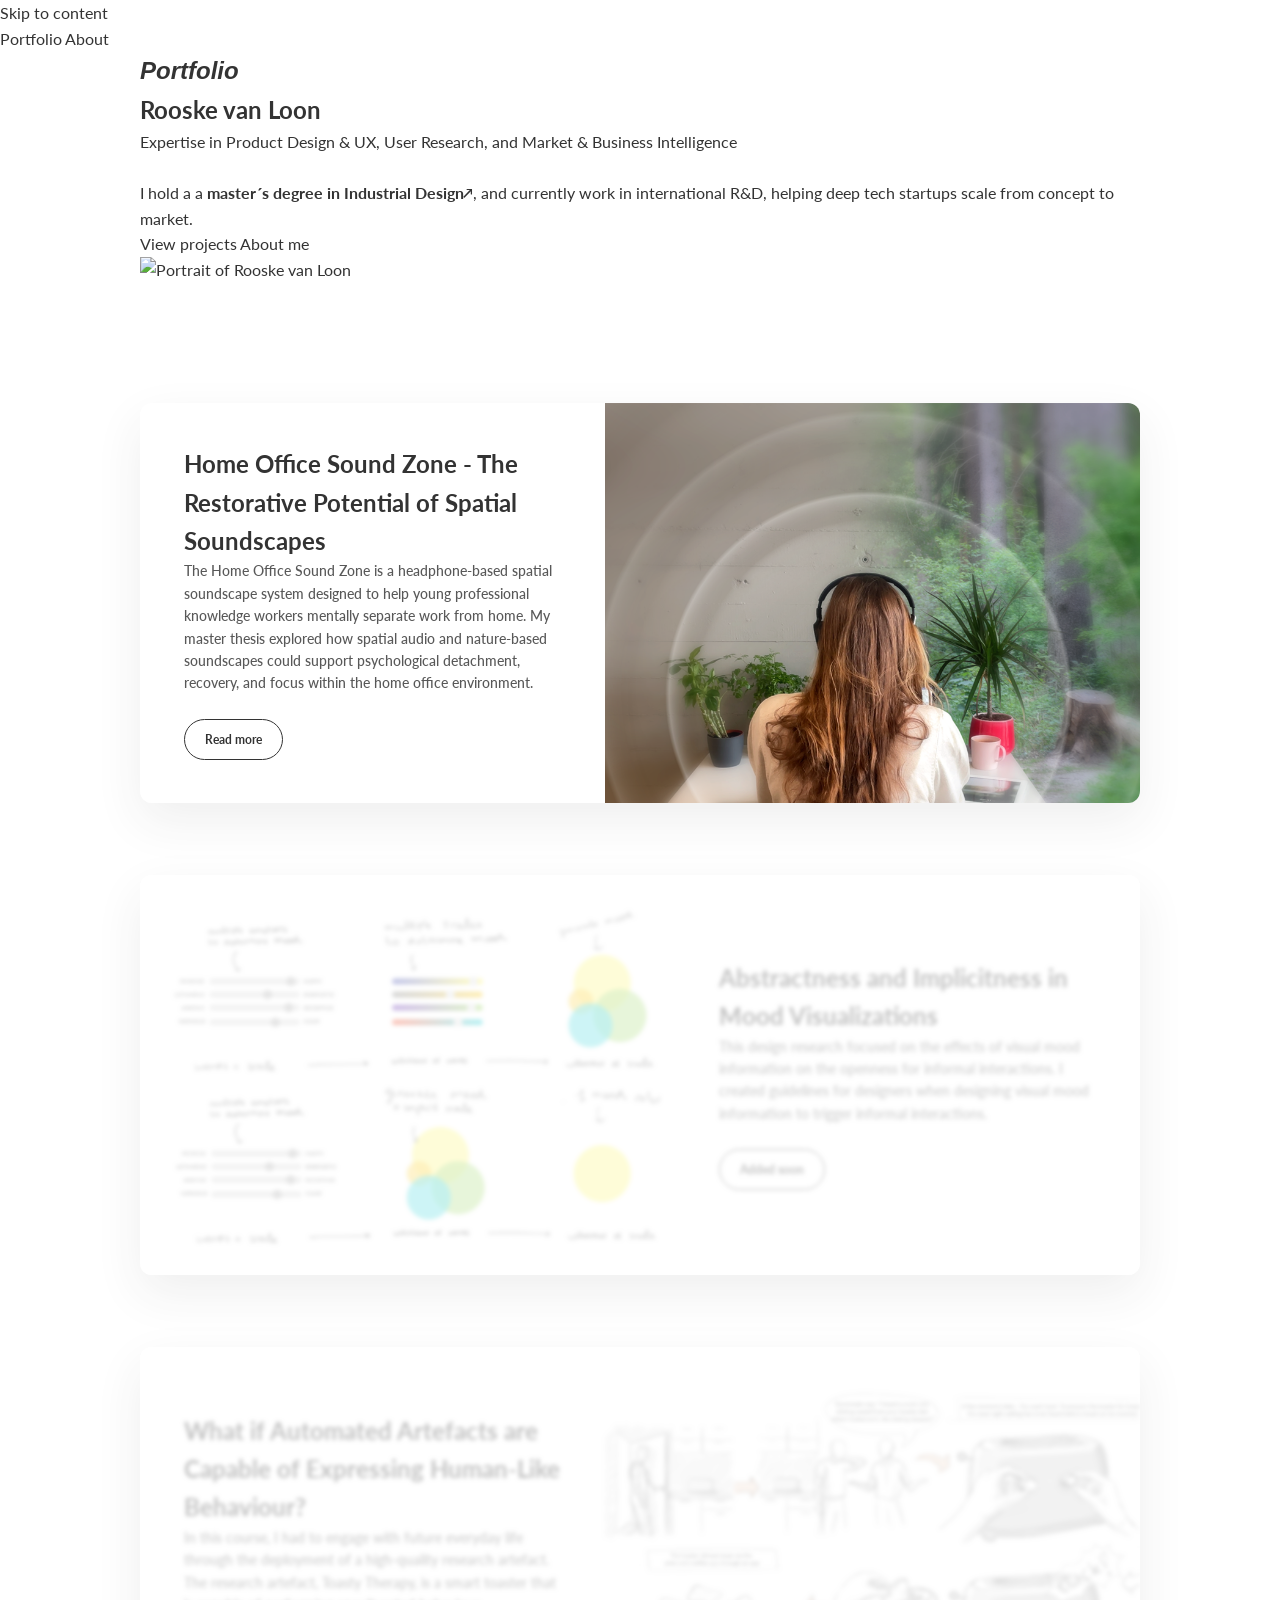
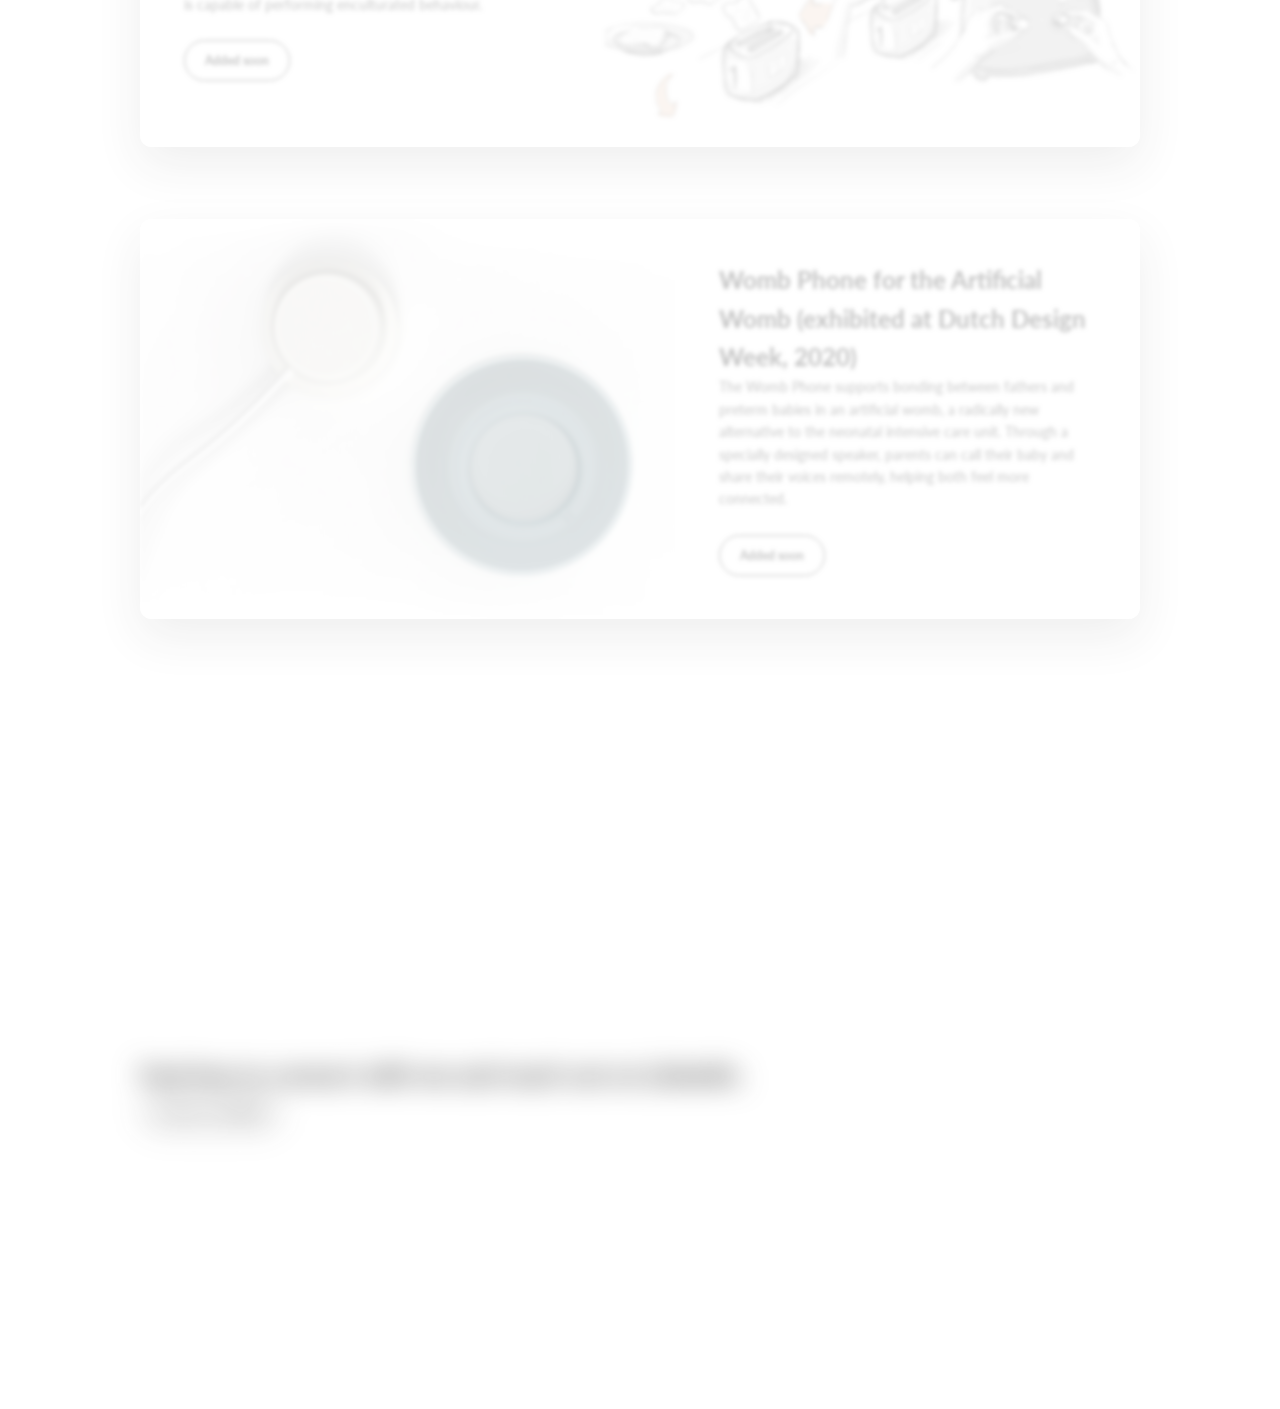
==== commit f77e9a0a: "Refactor index.html structure and content" ====
--- a/index.html
+++ b/index.html
@@ -18,179 +18,50 @@
 </head>
 
 <body>
-  <header class="site-header">
-    <nav class="navbar">
-      <ul class="nav-links">
-        <li><a href="#profile" class="active">Profile</a></li>
-        <li><a href="#experience">Experience</a></li>
-        <li><a href="#projects">Portfolio</a></li>
-        <li><a href="#creative">Gallery</a></li>
-      </ul>
+  <a class="skip-link" href="#main">Skip to content</a>
+  <main id="main">
+    <div class="sticky-about">
+      <a href="#top" class="nav-about-link active">Portfolio</a>
+      <a href="about.html" class="nav-about-link">About</a>
+    </div>
+    <section id="top" class="hero-section">
+      <div class="container hero-section-content">
+        <div class="hero-index-grid">
+          <div class="hero-index-text">
+            <h1 class="hero-title"><em>Portfolio</em> <br>Rooske van Loon</h1>
 
-      <a 
-        href="https://www.linkedin.com/in/rooske-van-loon-aaa177166" 
-        class="nav-linkedin-button" 
-        target="_blank" 
-        rel="noopener noreferrer"
-      >
-        Connect on LinkedIn
-      </a>
-    </nav>
-  </header>
+            <p class="hero-body">Expertise in <span class="hero-skill">Product Design &amp; UX</span>, <span class="hero-skill">User Research</span>, and <span class="hero-skill">Market &amp; Business Intelligence</span> <br>
+            <br>I hold a a <a href="https://www.tue.nl/en/education/graduate-school/master-industrial-design" class="text-link external-link" target="_blank" rel="noopener noreferrer">master´s degree in Industrial Design</a>, and currently work in international R&amp;D, helping deep tech startups scale from concept to market.</p>
 
-  <main>
-    <section class="intro-section">
-      <div class="container intro-content">
-        <h1 class="intro-heading">
-          My name is Rooske, <br>I'm a designer specializing in user research and future markets.
-        </h1>
-
-        <a href="#profile" class="intro-button">Learn more</a>
-      </div>
-    </section>
-
-    <section id="profile" class="hero">
-      <div class="container hero-layout">
-        <div class="hero-image">
-          <img src="pictures/profielfoto.png" alt="Portrait of Rooske">
+        <div class="hero-buttons">
+          <a href="#projects" class="hero-button">View projects</a>
+          <a href="about.html" class="hero-button">About me</a>
         </div>
-
-        <div class="hero-content">
-          <h1 class="section-heading">I am both a conceptual thinker and a doer;</h1>
-
-          <p class="hero-intro"> 
-            I graduated from Eindhoven University of Technology with 
-            <a 
-              href="https://www.tue.nl/en/education/graduate-school/master-industrial-design" 
-              class="text-link external-link" 
-              target="_blank" 
-              rel="noopener noreferrer"
-            >
-              master’s degree in Industrial Design
-            </a>. 
-            During my studies, I built a foundation in product design and learned to combine creative exploration with a research-driven approach.
-          </p>
-
-          <p>
-            Today, I bring over four years of design experience in multidisciplinary and international environments, contributing to the development of early-stage ideas into commercially relevant products and services.
-          </p>
-
-          <p>
-            My approach is <span>creative, human-centred, and evidence-based</span>. I bring a broad practical toolkit across design thinking, human-centred research, 
-            and growth methods. I enjoy translating data into actionable insights that help organizations grow alongside their users and (future) markets.
-          </p>
+          </div>
+          <div class="hero-index-image">
+            <img src="pictures/portrait.png" alt="Portrait of Rooske van Loon">
+          </div>
         </div>
       </div>
     </section>
 
-    <section id="experience" class="experience-section">
-      <div class="container">
-        <h2 class="section-heading">Experience</h2>
 
-        <div class="experience-timeline">
-  <article class="experience-item">
-    <div class="timeline-marker"></div>
-
-    <div class="experience-main">
-      <p class="experience-date">2023 – Present</p>
-      <h3>User Experience and Market Intelligence Researcher</h3>
-    </div>
-
-    <p class="experience-description">
-        Currently, I work at the intersection of design and strategy. I conduct user, design and market research to help emerging tech find its place in the market
-        <br><br>
-        <strong>Skills:</strong> Business Strategy, Market Research, MVP Development, Service Design, Product and Customer Analysis, Figma/Design Systems, Vibe Coding, PowerBI
-      </p>
-  </article>
-
-  <article class="experience-item">
-    <div class="timeline-marker"></div>
-
-    <div class="experience-main">
-      <p class="experience-date">2022 – 2023</p>
-      <h3>Product Developer</h3>
-    </div>
-
-      <p class="experience-description">
-        As a product developer, I conducted product research and developed consumer products for various clients, strengthening my skills in 3D modelling and plastic manufacturing       <br><br>
-        <strong>Skills:</strong> 3D Modeling, Plastic Manufacturing, Consumer Product Design
-      </p>
-  
-  </article>
-
-  <article class="experience-item">
-    <div class="timeline-marker"></div>
-
-    <div class="experience-main">
-      <p class="experience-date">2022</p>
-      <h3>Design Researcher</h3>
-    </div>
-
-      <p class="experience-description">
-          After graduating, I worked full-time on a six-month research and design project exploring how visual and auditory interventions could help prevent racism in football stadiums
-          <br><br>
-          <strong>Skills:</strong> Interaction Design, Visual Design, Auditory Design, Behavioral Design and Group Dynamics
-      </p>
-      </article>
-        
-
-  <article class="experience-item">
-    <div class="timeline-marker"></div>
-
-    <div class="experience-main">
-      <p class="experience-date">2020 – 2022</p>
-      <h3>Master’s Degree Industrial Design</h3>
-    </div>
-
-      <p class="experience-description">
-        To take my work to an academic level, I completed my Master’s at the Eindhoven University of Technology, developing a research-driven design approach
-        <br><br>
-        <strong>Skills:</strong> Qualitative and Quantitative Research Methods, User Journey Mapping, Environmental Psychology, Immersive Experience Design
-      </p>
-  
-  </article>
-
-  <article class="experience-item">
-    <div class="timeline-marker"></div>
-
-    <div class="experience-main">
-      <p class="experience-date">2015 – 2019</p>
-      <h3>Bachelor’s Degree Industrial Design Engineering</h3>
-    </div>
-
-    <p class="experience-description">
-        During my Bachelor at the Hanze University of Applied Sciences in Groningen, I learned to transform creative ideas into realistic products through a human-centered design process
-        <br><br>
-        <strong>Skills:</strong> Human-Centered Design, Design Thinking Methods, Interviewing, Prototyping, Illustrator and Photoshop, CAD, Statistical Analysis
-      </p>
-  
-  </article>
-</div>
-      </div>
-    </section>
 
     <section id="projects" class="projects-section">
       <div class="container">
         <div class="case-list">
 
-          <article class="case-card">
+          <article class="case-card" id="project-home-office">
             <div class="case-content">
-              <div class="project-tags">
-                <span class="project-tag project-tag-year">2021-2022</span>
-                <span class="project-tag project-tag-purple">Master Thesis</span>
-                <span class="project-tag project-tag-green">Design Research</span>
-                <span class="project-tag project-tag-peach">Product Design</span>
-              </div>
-
-              <h3>
+              <h2>
                 Home Office Sound Zone - The Restorative Potential of Spatial Soundscapes
-              </h3>
+              </h2>
 
               <p>
                 The Home Office Sound Zone is a headphone-based spatial soundscape system designed to help young professional knowledge workers mentally separate work from home. My master thesis explored how spatial audio and nature-based soundscapes could support psychological detachment, recovery, and focus within the home office environment.
               </p>
 
-              <a href="#" class="case-read-more">Read more</a>
+              <a href="project-home-office.html" class="case-read-more">Read more</a>
             </div>
 
             <div class="case-image">
@@ -203,21 +74,15 @@
 
           <article class="case-card case-card-reverse">
             <div class="case-content">
-              <div class="project-tags">
-                <span class="project-tag project-tag-year">2020</span>
-                <span class="project-tag project-tag-green">Design Research</span>
-                <span class="project-tag project-tag-yellow">Conceptualization</span>
-              </div>
-
-              <h3>
+              <h2>
                 Abstractness and Implicitness in Mood Visualizations
-              </h3>
+              </h2>
 
               <p>
                 This design research focused on the effects of visual mood information on the openness for informal interactions. I created guidelines for designers when designing visual mood information to trigger informal interactions.
               </p>
 
-              <a href="#" class="case-read-more">Read more</a>
+              <span class="case-read-more is-disabled">Added soon</span>
             </div>
 
             <div class="case-image">
@@ -230,21 +95,15 @@
 
           <article class="case-card">
             <div class="case-content">
-              <div class="project-tags">
-                <span class="project-tag project-tag-year">2021</span>
-                <span class="project-tag project-tag-green">Design Research</span>
-                <span class="project-tag project-tag-blue">Future Technologies</span>
-              </div>
-
-              <h3>
+              <h2>
                 What if Automated Artefacts are Capable of Expressing Human-Like Behaviour?
-              </h3>
+              </h2>
 
               <p>
                 In this course, I had to engage with future everyday life through the deployment of a high-quality research artefact. The research artefact, Toasty Therapy, is a smart toaster that is capable of performing enculturated behaviour.
               </p>
 
-              <a href="#" class="case-read-more">Read more</a>
+              <span class="case-read-more is-disabled">Added soon</span>
             </div>
 
             <div class="case-image">
@@ -257,21 +116,15 @@
 
           <article class="case-card case-card-reverse">
             <div class="case-content">
-              <div class="project-tags">
-                <span class="project-tag project-tag-year">2019-2020</span>
-                <span class="project-tag project-tag-green">Design Research</span>
-                <span class="project-tag project-tag-peach">Product Design</span>
-              </div>
-
-              <h3>
+              <h2>
                 Womb Phone for the Artificial Womb (exhibited at Dutch Design Week, 2020)
-              </h3>
+              </h2>
 
               <p>
                 The Womb Phone supports bonding between fathers and preterm babies in an artificial womb, a radically new alternative to the neonatal intensive care unit. Through a specially designed speaker, parents can call their baby and share their voices remotely, helping both feel more connected.
               </p>
 
-              <a href="#" class="case-read-more">Read more</a>
+              <span class="case-read-more is-disabled">Added soon</span>
             </div>
 
             <div class="case-image">
@@ -286,73 +139,11 @@
       </div>
     </section>
 
-    <section id="creative" class="creative-section">
-      <div class="container">
-        <h2 class="section-heading">Gallery</h2>
-
-        <div class="painting-carousel">
-  <button class="painting-arrow painting-arrow-left" type="button" aria-label="Previous painting">
-    ‹
-  </button>
-
-  <div class="painting-viewport">
-    <div class="painting-track">
-
-      <article class="painting-card">
-        <img src="pictures/paintingbird.png" alt="Painting Bird">
-        <div class="painting-caption">
-          <h3>Koolmees, 2020</h3>
-          <p>Acrylic on canvas 60x50</p>
-        </div>
-      </article>
-
-      <article class="painting-card">
-        <img src="pictures/paintingdonkey.png" alt="Painting Donkey">
-        <div class="painting-caption">
-          <h3>Ezel, 2016</h3>
-          <p>Pastel pencil on A3 paper</p>
-        </div>
-      </article>
-
-      <article class="painting-card is-active">
-        <img src="pictures/paintingmonkey.png" alt="Painting Monkey">
-        <div class="painting-caption">
-          <h3>Chimpansee, 2017</h3>
-          <p>Pastel pencil on A3 paper</p>
-        </div>
-      </article>
-
-      <article class="painting-card">
-        <img src="pictures/paintingnyah.png" alt="Painting Nyah">
-        <div class="painting-caption">
-          <h3>Nyah, 2018</h3>
-          <p>Acrylic on canvas 90x70</p>
-        </div>
-      </article>
-
-      <article class="painting-card">
-        <img src="pictures/paintingwiepsiep.png" alt="Painting Wiepsiep">
-        <div class="painting-caption">
-          <h3>Poezennest, 2020</h3>
-          <p>Acrylic on canvas 100x60 cm</p>
-        </div>
-      </article>
-
-    </div>
-  </div>
-
-  <button class="painting-arrow painting-arrow-right" type="button" aria-label="Next painting">
-    ›
-  </button>
-</div>
-</div>
-    </section>
-
     <section id="contact" class="contact-section">
   <div class="container contact-content">
-    <h2 class="contact-heading">
+    <h2>
       Feel free to connect with me and reach out on LinkedIn.
-    </h2>
+</h2>
 
     <a 
       href="https://www.linkedin.com/in/rooske-van-loon-aaa177166" 
@@ -367,10 +158,6 @@
 
   </main>
 
-<button class="scroll-top-button" type="button" aria-label="Scroll back to top">
-  ⌃
-</button>
-
   <script src="script.js"></script>
 </body>
-</html>+</html>
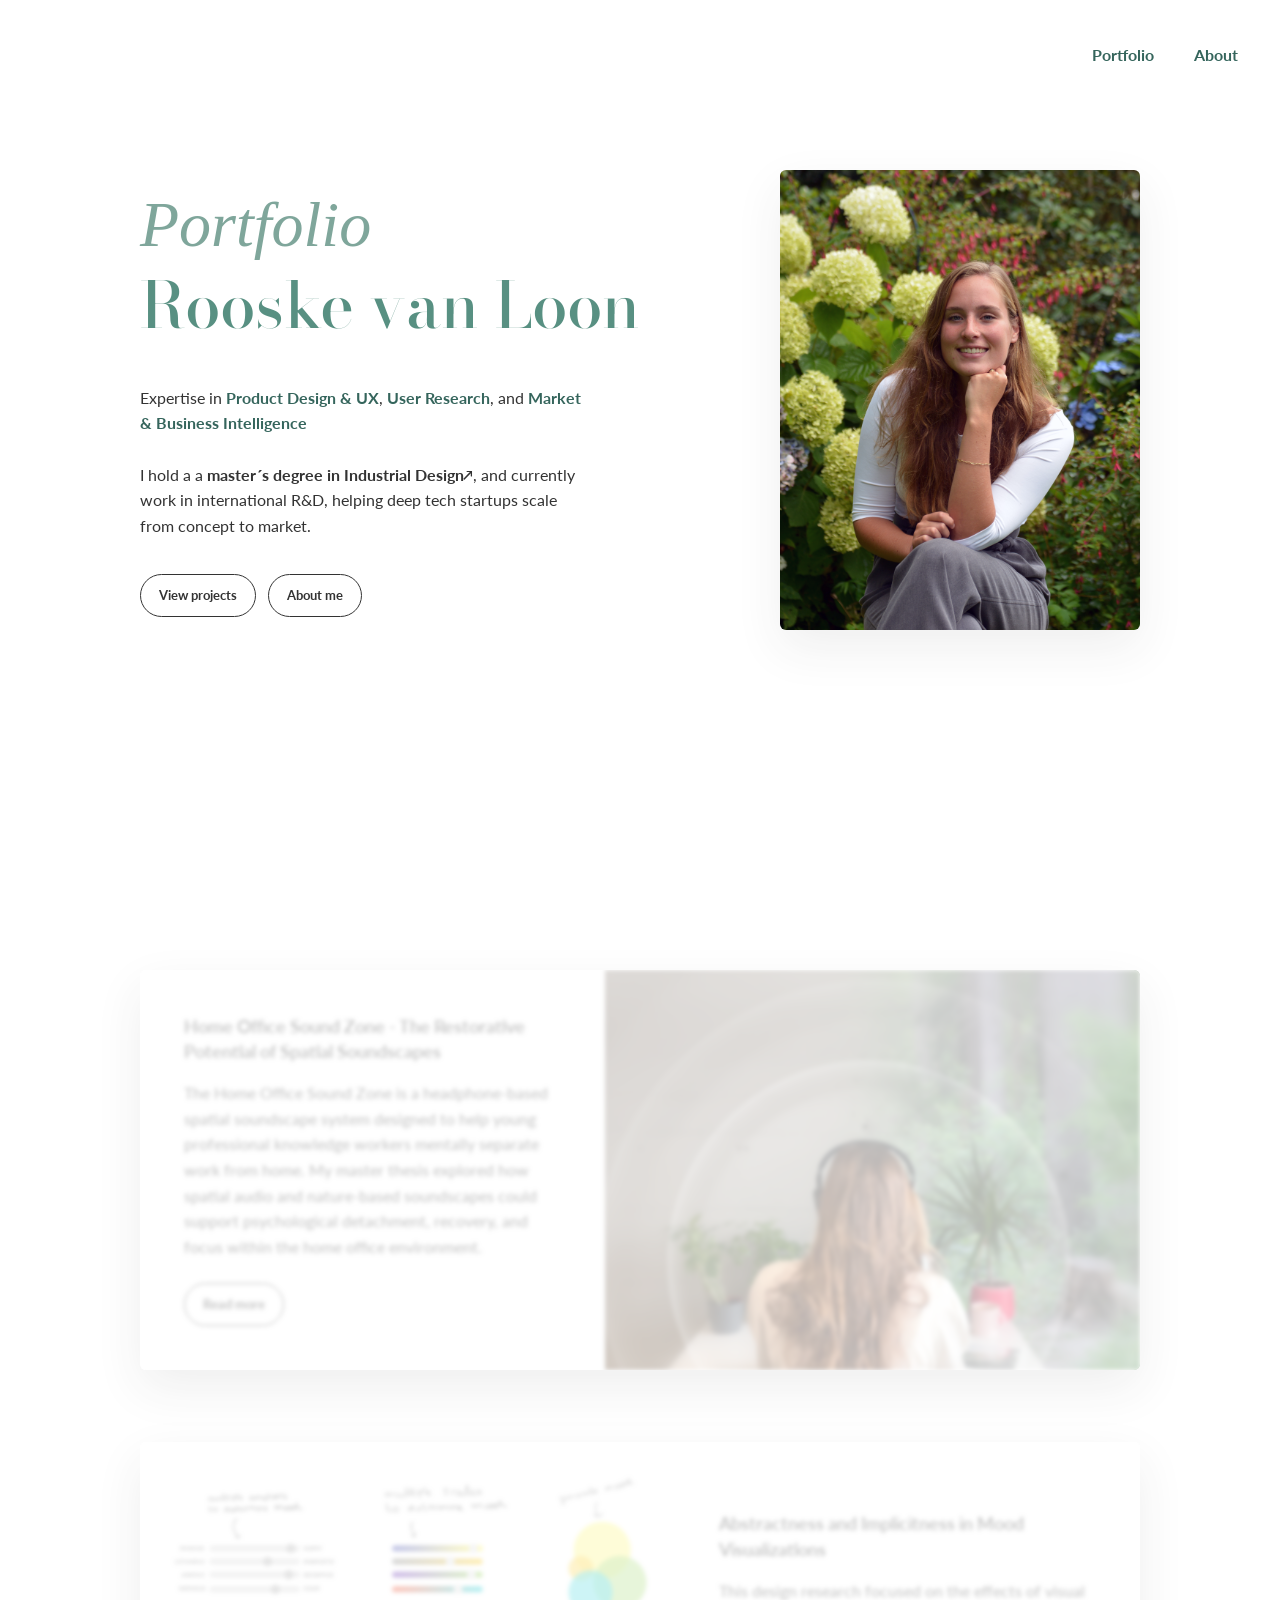
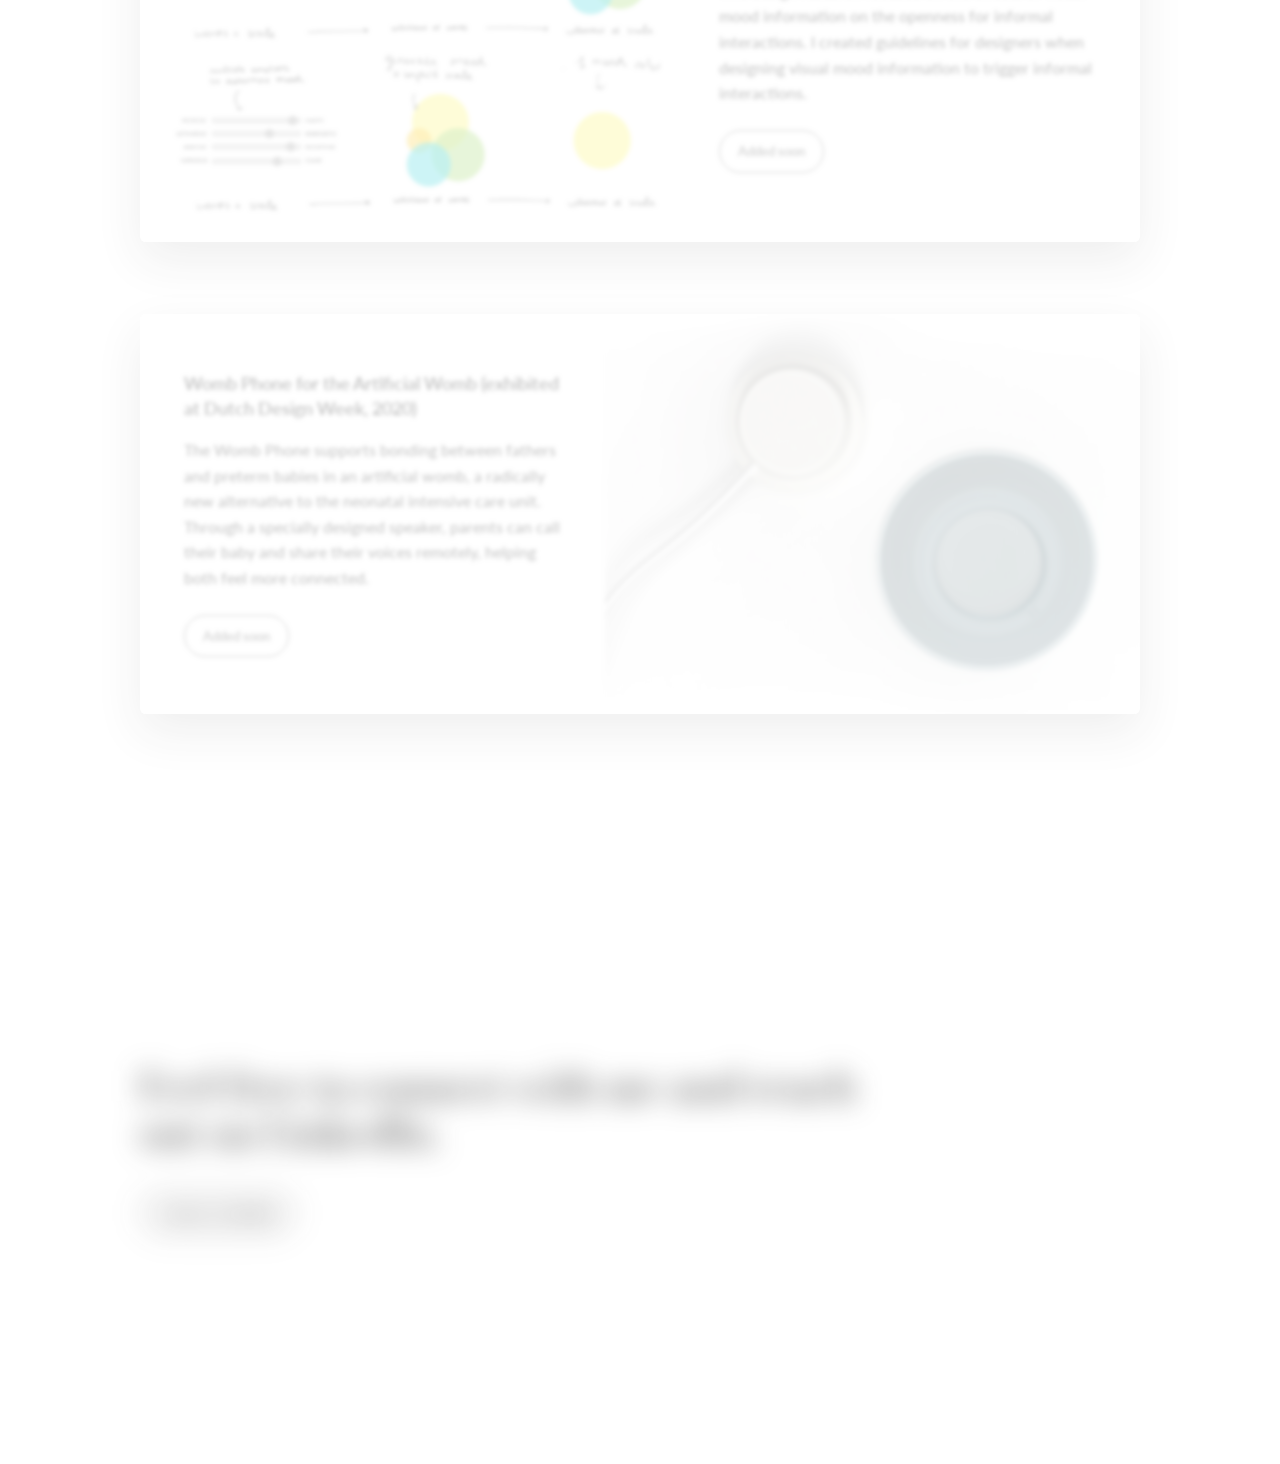
==== commit 8c34aeb9: "Fix HTML formatting and remove unnecessary lines" ====
--- a/index.html
+++ b/index.html
@@ -96,27 +96,6 @@
           <article class="case-card">
             <div class="case-content">
               <h2>
-                What if Automated Artefacts are Capable of Expressing Human-Like Behaviour?
-              </h2>
-
-              <p>
-                In this course, I had to engage with future everyday life through the deployment of a high-quality research artefact. The research artefact, Toasty Therapy, is a smart toaster that is capable of performing enculturated behaviour.
-              </p>
-
-              <span class="case-read-more is-disabled">Added soon</span>
-            </div>
-
-            <div class="case-image">
-              <img 
-                src="pictures/projectwhatifautomatedartefactsarecapableofexpressinghumanlikebehaviour.png" 
-                alt="What if Automated Artefacts are Capable of Expressing Human-Like Behaviour project image"
-              >
-            </div>
-          </article>
-
-          <article class="case-card case-card-reverse">
-            <div class="case-content">
-              <h2>
                 Womb Phone for the Artificial Womb (exhibited at Dutch Design Week, 2020)
               </h2>
 
--- a/style.css
+++ b/style.css
@@ -16,7 +16,9 @@
   font-family: "Lato", sans-serif;
   background-color: #ffffff;
   color: #333333;
+  font-size: 16px;
   line-height: 1.6;
+  font-weight: 400;
   overflow-x: hidden;
 }
 
@@ -45,15 +47,14 @@
   --green: #589082;
   --green-muted: #679a8e;
   --green-light: #bae0d7;
+  --green-dark: #35655c;
 
   --line: rgba(51, 51, 51, 0.35);
-
   --container: 1000px;
-  --project-image-height: clamp(460px, 42vw, 560px);
-}
-
-/* =========================
-   Layout
+}
+
+/* =========================
+   Global Layout
 ========================= */
 
 .container {
@@ -63,176 +64,451 @@
 
 .section-heading {
   font-family: "Bodoni Moda", Georgia, serif;
-  font-size: clamp(24px, 3.5vw, 36px);
-  line-height: 1.2;
+  font-size: clamp(28px, 4vw, 42px);
+  line-height: 1.15;
   font-weight: 500;
   margin-bottom: 24px;
   color: #333333;
 }
 
-.section-text {
-  max-width: 650px;
+/* =========================
+   Section Text
+========================= */
+
+/* =========================
+   Side Navigation
+========================= */
+
+.side-nav {
+  position: fixed;
+  right: 4vw;
+  top: 50%;
+  transform: translateY(-50%);
+  z-index: 100;
+  font-family: "Lato", sans-serif;
+}
+
+.side-nav-links {
+  list-style: none;
+  padding: 0;
+  margin: 0;
+  display: flex;
+  flex-direction: column;
+  gap: 9px;
+  align-items: flex-end;
+}
+
+.side-nav-links li a {
+  display: flex;
+  align-items: center;
+  justify-content: flex-end;
+  gap: 8px;
+  height: 16px;
+  transition: gap 0.2s ease;
+}
+
+.side-nav-links li a:hover {
+  gap: 12px;
+}
+
+.side-nav-links .nav-line {
+  display: block;
+  width: 5px;
+  height: 5px;
+  border-radius: 50%;
+  background-color: rgba(0, 0, 0, 0.3);
+  opacity: 0.45;
+  transition: background-color 0.25s ease, transform 0.25s ease, opacity 0.25s ease;
+}
+
+.side-nav-links li a:hover .nav-line,
+.side-nav-links li.active .nav-line {
+  opacity: 1;
+}
+
+.side-nav-links .nav-text {
   font-size: 16px;
   line-height: 1.6;
+  font-weight: 700;
+  color: rgba(0, 0, 0, 0.75);
+  opacity: 0;
+  transform: translateX(12px);
+  transition: opacity 0.25s ease, transform 0.25s ease, color 0.2s ease;
+  white-space: nowrap;
+}
+
+.side-nav-links li a:hover .nav-text {
+  opacity: 1;
+  transform: translateX(0);
   color: var(--text);
 }
 
-/* =========================
-   Header
-========================= */
-
-.site-header {
-  position: sticky;
-  top: 0;
-  z-index: 20;
-  padding: 24px 0;
-  background-color: #ffffff;
-  transition: background-color 0.25s ease;
-}
-
-.navbar {
-  width: min(100% - 80px, var(--container));
-  margin: 0 auto;
+.side-nav-links li a:hover .nav-line {
+  background-color: var(--text);
+  transform: scale(1.6);
+  opacity: 1;
+}
+
+.side-nav-links li.active .nav-line {
+  background-color: var(--text);
+  transform: scale(1.6);
+  opacity: 1;
+}
+
+/* Side nav colors per active section — default */
+.side-nav.on-intro .side-nav-links .nav-line {
+  background-color: var(--purple);
+}
+.side-nav.on-intro .side-nav-links .nav-text {
+  color: var(--purple);
+}
+
+.side-nav.on-profile .side-nav-links .nav-line,
+.side-nav.on-experience .side-nav-links .nav-line,
+.side-nav.on-contact .side-nav-links .nav-line {
+  background-color: var(--purple);
+}
+.side-nav.on-profile .side-nav-links .nav-text,
+.side-nav.on-experience .side-nav-links .nav-text,
+.side-nav.on-contact .side-nav-links .nav-text {
+  color: var(--purple);
+}
+
+.side-nav.on-projects .side-nav-links .nav-line {
+  background-color: var(--green-muted);
+}
+.side-nav.on-projects .side-nav-links .nav-text {
+  color: var(--green-dark);
+}
+
+.side-nav.on-creative .side-nav-links .nav-line {
+  background-color: var(--purple);
+}
+.side-nav.on-creative .side-nav-links .nav-text {
+  color: var(--purple);
+}
+
+/* Side nav hover / active */
+.side-nav.on-intro .side-nav-links li a:hover .nav-line {
+  background-color: var(--purple);
+}
+.side-nav.on-intro .side-nav-links li a:hover .nav-text {
+  color: var(--purple);
+}
+
+.side-nav.on-profile .side-nav-links li.active .nav-line,
+.side-nav.on-profile .side-nav-links li a:hover .nav-line,
+.side-nav.on-experience .side-nav-links li.active .nav-line,
+.side-nav.on-experience .side-nav-links li a:hover .nav-line {
+  background-color: var(--purple);
+}
+
+.side-nav.on-profile .side-nav-links li a:hover .nav-text,
+.side-nav.on-experience .side-nav-links li a:hover .nav-text {
+  color: var(--purple);
+}
+
+.side-nav.on-projects .side-nav-links li.active .nav-line,
+.side-nav.on-projects .side-nav-links li a:hover .nav-line {
+  background-color: var(--green-muted);
+}
+
+.side-nav.on-projects .side-nav-links li a:hover .nav-text {
+  color: var(--green-dark);
+}
+
+.side-nav.on-creative .side-nav-links li.active .nav-line,
+.side-nav.on-creative .side-nav-links li a:hover .nav-line {
+  background-color: var(--purple);
+}
+
+.side-nav.on-creative .side-nav-links li a:hover .nav-text {
+  color: var(--purple);
+}
+
+/* =========================
+   Sticky About Link
+========================= */
+
+.sticky-about {
+  position: fixed;
+  top: 32px;
+  right: calc(max(40px, calc((100vw - 1000px) / 2)) - 220px);
+  z-index: 90;
   display: flex;
-  justify-content: space-between;
-  align-items: center;
-}
-
-.nav-links {
-  display: flex;
-  gap: 32px;
-  list-style: none;
-}
-
-.nav-links a {
+  gap: 4px;
+  max-width: calc(100vw - 32px);
+}
+
+@media (max-width: 1439px) {
+  .sticky-about {
+    right: 24px;
+  }
+}
+
+.nav-about-link {
   display: inline-block;
-  font-size: 14px;
+  font-family: "Lato", sans-serif;
+  font-size: 16px;
   font-weight: 700;
-  color: #c7c7c7;
-  transition: color 0.2s ease, transform 0.2s ease;
-}
-
-.nav-links a:hover {
-  color: var(--text);
-  transform: translateX(4px);
-}
-
-.nav-links a.active {
-  color: var(--text);
-}
-
-.nav-links a.active:hover {
-  transform: none;
-}
-
-.nav-linkedin-button {
+  color: #333333;
+  text-decoration: none;
+  border-radius: 999px;
+  padding: 10px 18px;
+  transition: background-color 0.2s ease, color 0.2s ease;
+}
+
+.nav-about-link.active {
+  color: #333333;
+  background-color: transparent;
+}
+
+.nav-about-link:hover {
+  background-color: var(--purple);
+  color: #ffffff;
+}
+
+.nav-about-link.section-intro {
+  color: var(--purple);
+}
+.nav-about-link.section-intro:hover {
+  background-color: var(--purple);
+  color: #ffffff;
+}
+
+.nav-about-link.section-profile,
+.nav-about-link.section-experience {
+  color: var(--purple);
+}
+.nav-about-link.section-profile:hover,
+.nav-about-link.section-experience:hover {
+  background-color: var(--purple);
+  color: #ffffff;
+}
+
+.nav-about-link.section-projects {
+  color: var(--green-dark);
+}
+.nav-about-link.section-projects:hover {
+  background-color: var(--green);
+  color: #ffffff;
+}
+
+.nav-about-link.section-creative {
+  color: var(--purple);
+}
+.nav-about-link.section-creative:hover {
+  background-color: var(--purple);
+  color: #ffffff;
+}
+
+.nav-about-link.section-contact {
+  color: var(--purple);
+}
+.nav-about-link.section-contact:hover {
+  background-color: var(--purple);
+  color: #ffffff;
+}
+
+/* =========================
+   Buttons
+========================= */
+
+/* Shared pill button style */
+.hero-button,
+.case-read-more,
+.contact-linkedin-button {
   display: inline-block;
-  padding: 8px 14px;
   border: 1px solid #333333;
   border-radius: 999px;
+  padding: 10px 18px;
+  font-size: 13px;
   background-color: transparent;
-  font-size: 12px;
   font-weight: 700;
   color: #333333;
   transition: background-color 0.2s ease, border-color 0.2s ease, color 0.2s ease;
 }
 
-.nav-linkedin-button:hover {
-  background-color: #7f4673;
-  border-color: #7f4673;
+/* Pill button sizing */
+.hero-button {
+  border-color: #333333;
+  color: #333333;
+}
+
+.hero-buttons {
+  display: flex;
+  flex-wrap: wrap;
+  gap: 12px;
+  margin-top: 36px;
+}
+
+.case-read-more {
+  align-self: flex-start;
+}
+
+/* Pill button hover colors */
+.contact-linkedin-button:hover {
+  background-color: var(--green);
+  border-color: var(--green);
   color: #ffffff;
 }
 
-/* Header colors per active section */
-
-.site-header.experience-active {
-  background-color: var(--purple-bg);
-}
-
-.site-header.experience-active .nav-links a {
-  color: var(--purple-muted);
-}
-
-.site-header.experience-active .nav-links a:hover,
-.site-header.experience-active .nav-links a.active {
-  color: var(--purple);
-}
-
-.site-header.projects-active .nav-links a {
-  color: var(--green-light);
-}
-
-.site-header.projects-active .nav-links a:hover,
-.site-header.projects-active .nav-links a.active {
-  color: var(--green-muted);
-}
-
-.site-header.creative-active {
-  background-color: var(--green-bg);
-}
-
-.site-header.creative-active .nav-links a {
-  color: var(--green-muted);
-}
-
-.site-header.creative-active .nav-links a:hover,
-.site-header.creative-active .nav-links a.active {
-  color: var(--green);
-}
-
-.site-header.experience-active .nav-links a.active:hover,
-.site-header.projects-active .nav-links a.active:hover,
-.site-header.creative-active .nav-links a.active:hover {
+.hero-section .hero-button:hover {
+  background-color: var(--green);
+  border-color: var(--green);
+  color: #ffffff;
+}
+
+.hero-button:hover,
+.case-read-more:hover {
+  background-color: var(--green);
+  border-color: var(--green);
+  color: #ffffff;
+}
+
+.case-read-more.is-disabled,
+.case-read-more.is-disabled:hover {
+  border-color: #767676;
+  color: #767676;
+  background-color: transparent;
+  cursor: default;
+}
+
+/* Shared round button style */
+.painting-arrow {
+  border-radius: 50%;
+  cursor: pointer;
+  display: flex;
+  align-items: center;
+  justify-content: center;
+  line-height: 1;
+  font-weight: 300;
+  font-family: "Lato", sans-serif;
+}
+
+/* Gallery carousel round buttons */
+.painting-arrow {
+  position: absolute;
+  top: 210px;
+  z-index: 10;
+  width: 42px;
+  height: 42px;
+  border: none;
+  background-color: #ffffff;
+  color: var(--purple);
+  font-size: 24px;
+  padding: 0;
   transform: none;
+  transition: background-color 0.2s ease, color 0.2s ease;
+}
+
+.painting-arrow:hover {
+  background-color: var(--purple);
+  color: #ffffff;
+}
+
+.painting-arrow-left {
+  left: -64px;
+  padding-right: 3px;
+  padding-bottom: 3px;
+}
+
+.painting-arrow-right {
+  right: -64px;
+  padding-left: 3px;
+  padding-bottom: 3px;
 }
 
 /* =========================
    Intro
 ========================= */
 
-.intro-section {
+.hero-section {
   position: relative;
   z-index: 2;
-  min-height: 45vh;
+  min-height: 100vh;
   display: flex;
   align-items: flex-start;
   background-color: #ffffff;
   padding: 120px 0 40px;
 }
 
-.intro-content {
+.hero-section-content {
+  margin-top: 50px;
   opacity: 1;
   filter: blur(0);
   transform: translateY(0);
   transition: opacity 0.1s linear, filter 0.1s linear, transform 0.1s linear;
 }
 
-.intro-heading {
-  max-width: 900px;
+.hero-index-grid {
+  display: grid;
+  grid-template-columns: minmax(0, 1.2fr) minmax(0, 0.8fr);
+  gap: 48px;
+  align-items: center;
+  max-width: 100%;
+}
+
+.hero-index-text {
+  min-width: 0;
+  max-width: 100%;
+}
+
+.hero-index-image {
+  min-width: 0;
+  max-width: 100%;
+  width: 100%;
+  max-width: 360px;
+  justify-self: end;
+}
+
+.hero-index-image img {
+  width: 100%;
+  height: 460px;
+  object-fit: cover;
+  object-position: center top;
+  border-radius: 6px;
+  box-shadow: 0 18px 48px rgba(51, 51, 51, 0.08);
+}
+
+.hero-title {
+  max-width: 100%;
+  overflow-wrap: break-word;
   font-family: "Bodoni Moda", Georgia, serif;
-  font-size: clamp(36px, 6vw, 68px);
+  font-size: clamp(40px, 5vw, 64px);
   line-height: 1.25;
   font-weight: 500;
-  color: #333333;
-}
-
-.intro-button {
-  display: inline-block;
-  margin-top: 36px;
-  padding: 10px 18px;
-  border: 1px solid #333333;
-  border-radius: 999px;
-  background-color: transparent;
-  font-size: 13px;
+  color: var(--green);
+}
+
+.hero-title em {
+  color: #7fa69b;
+}
+
+.hero-body {
+  max-width: 450px;
+  margin-top: 40px;
+  font-family: "Lato", sans-serif;
+  color: #333333;
+}
+
+.hero-body .hero-skill {
+  color: var(--green-dark);
   font-weight: 700;
-  color: #333333;
-  transition: background-color 0.2s ease, border-color 0.2s ease, color 0.2s ease;
-}
-
-.intro-button:hover {
-  background-color: #679a8e;
-  border-color: #679a8e;
-  color: #ffffff;
+}
+
+.hero-section .text-link:hover {
+  color: var(--green-dark);
+}
+
+@media (max-width: 850px) {
+  .hero-index-grid {
+    grid-template-columns: 1fr;
+  }
+
+  .hero-index-image {
+    display: none;
+  }
 }
 
 /* =========================
@@ -245,7 +521,7 @@
   min-height: 90vh;
   display: flex;
   align-items: center;
-  padding: 60px 0 120px;
+  padding: 170px 0 120px;
   background-color: #ffffff;
 }
 
@@ -278,12 +554,20 @@
   height: 560px;
   object-fit: cover;
   object-position: center top;
+  border-radius: 6px;
+}
+
+.hero-content .section-heading {
+  position: relative;
+  z-index: 3;
+  width: 760px;
+  max-width: none;
+  white-space: nowrap;
+  color: var(--purple);
 }
 
 .hero-content p {
   max-width: 650px;
-  font-size: 16px;
-  line-height: 1.6;
   color: var(--text);
   margin-bottom: 18px;
 }
@@ -295,26 +579,14 @@
   font-weight: 700;
 }
 
-.hero-content .section-heading {
-  position: relative;
-  z-index: 3;
-  width: 760px;
-  max-width: none;
-  white-space: nowrap;
-  font-size: clamp(28px, 4vw, 42px);
-  line-height: 1.15;
-}
-
 .text-link {
   color: inherit;
   font-weight: 700;
   text-decoration: none;
-  border-bottom: none;
 }
 
 .text-link:hover {
-  color: #589082;
-  text-decoration: none;
+  color: var(--purple);
 }
 
 .external-link::after {
@@ -328,7 +600,7 @@
 }
 
 /* =========================
-   Shared Sections
+   Main Sections
 ========================= */
 
 .experience-section,
@@ -341,59 +613,33 @@
 
 .experience-section {
   z-index: 5;
-  padding-bottom: 120px;
   background-color: var(--purple-bg);
+  overflow: hidden;
+  padding: 120px 0;
 }
 
 .projects-section {
   z-index: 6;
   background-color: #ffffff;
+  margin-top: -50px;
+  overflow: hidden;
+  padding: 120px 0;
 }
 
 .creative-section {
   z-index: 7;
-  background-color: var(--green-bg);
-}
-
-.experience-section .section-heading {
-  color: var(--purple);
-}
-
-.projects-section .section-heading {
-  color: var(--green-muted);
-}
-
+  background-color: #ffffff;
+}
+
+.experience-section .section-heading,
 .creative-section .section-heading {
-  color: var(--green);
-}
-
-/* =========================
-   Contact Section
-========================= */
-
-.contact-section {
-  position: relative;
-  z-index: 8;
-  min-height: 70vh;
-  display: flex;
-  align-items: center;
-  background-color: #ffffff;
-  padding: 140px 0;
+  color: var(--purple);
 }
 
 /* =========================
    Experience Timeline
 ========================= */
 
-.experience-section {
-  position: relative;
-  z-index: 5;
-  padding-bottom: 120px;
-  background-color: var(--purple-bg);
-  overflow: hidden;
-}
-
-/* lijn loopt van boven tot onder door het paarse blok */
 .experience-section::before {
   content: "";
   position: absolute;
@@ -414,10 +660,6 @@
   z-index: 2;
 }
 
-.experience-section .section-heading {
-  margin-bottom: 0;
-}
-
 .experience-timeline {
   position: relative;
   max-width: 900px;
@@ -425,7 +667,6 @@
   padding-left: 48px;
 }
 
-/* deze oude lijn NIET gebruiken */
 .experience-timeline::before {
   display: none;
 }
@@ -433,7 +674,7 @@
 .experience-item {
   position: relative;
   display: grid;
-  grid-template-columns: 280px 1fr;
+  grid-template-columns: 130px 1fr;
   column-gap: 56px;
   align-items: start;
   margin-bottom: 62px;
@@ -443,7 +684,6 @@
   margin-bottom: 0;
 }
 
-/* bolletje staat precies op dezelfde x-positie als de lijn */
 .timeline-marker {
   position: absolute;
   top: 8px;
@@ -454,82 +694,51 @@
   background-color: var(--purple);
   transform: translateX(-50%);
   z-index: 3;
+  opacity: 0;
+  transition: opacity 0.5s ease;
 }
 
 .experience-date {
-  font-size: 16px;
-  line-height: 1.4;
-  font-weight: 400;
   color: var(--purple);
   text-align: left;
   padding-top: 0;
   margin: 0;
 }
 
-.experience-content {
-  display: block;
-}
-
-.experience-content h3 {
-  font-size: 16px;
-  line-height: 1.4;
-  font-weight: 700;
-  margin: 10px 0 0;
-  
-}
-
-.experience-content p {
-  max-width: 320px;
-  font-size: 14px;
-  line-height: 1.55;
-  color: rgba(51, 51, 51, 0.9);
-  margin: 0;
-}
-
-.experience-main h3 {
-  font-size: 16px;
-  line-height: 1.4;
-  font-weight: 700;
-  color: var(--purple);
-  margin: 10px 0 0;
-}
-
-.experience-description {
-  max-width: 320px;
-  font-size: 14px;
-  line-height: 1.55;
-  color: rgba(51, 51, 51, 0.9);
-  margin: 0;
-}
-
-/* Experience items verschijnen een voor een */
 .experience-main,
-.experience-description {
+.experience-details {
   opacity: 0;
   filter: blur(8px);
   transform: translateY(24px);
   transition: opacity 1.1s ease, filter 1.1s ease, transform 1.1s ease;
 }
 
-/* zichtbaar wanneer item in beeld komt */
 .experience-item.is-visible .experience-main,
-.experience-item.is-visible .experience-description {
+.experience-item.is-visible .experience-details {
   opacity: 1;
   filter: blur(0);
   transform: translateY(0);
 }
 
-.timeline-marker {
-  opacity: 0;
-  transition: opacity 0.5s ease;
-}
-
 .experience-item.is-visible .timeline-marker {
   opacity: 1;
 }
 
-/* =========================
-   Case Project List
+.experience-details h3,
+.experience-details h4 {
+  font-weight: 700;
+  color: var(--purple);
+  margin: 0 0 10px;
+}
+
+.experience-description {
+  max-width: 470px;
+  color: #333333;
+  margin: 0;
+}
+
+/* =========================
+   Project Cards
 ========================= */
 
 .case-list {
@@ -546,7 +755,7 @@
   grid-template-columns: 1fr 1.15fr;
   min-height: 400px;
   overflow: hidden;
-  border-radius: 12px;
+  border-radius: 6px;
   background-color: #ffffff;
   box-shadow: 0 18px 48px rgba(51, 51, 51, 0.08);
 }
@@ -557,9 +766,13 @@
   inset: 0;
   z-index: 5;
   pointer-events: none;
-  background-color: rgba(255, 255, 255, 0.70);
+  background-color: rgba(255, 255, 255, 0.7);
   opacity: 1;
   transition: opacity 0.45s ease;
+}
+
+.case-card.is-visible::after {
+  opacity: 0;
 }
 
 .case-card .case-content,
@@ -571,10 +784,6 @@
 .case-card.is-visible .case-content,
 .case-card.is-visible .case-image {
   filter: blur(0);
-}
-
-.case-card.is-visible::after {
-  opacity: 0;
 }
 
 .case-card-reverse {
@@ -608,106 +817,53 @@
   order: 1;
 }
 
-.case-image::after {
-  content: "";
-  position: absolute;
-  inset: 0;
-  z-index: 2;
-  pointer-events: none;
-}
-
 .case-image img {
-  position: relative;
-  z-index: 1;
   width: 100%;
   height: 100%;
   object-fit: cover;
   object-position: center;
 }
 
-.project-tags {
-  display: flex;
-  flex-wrap: wrap;
-  gap: 8px;
-  margin-bottom: 18px;
-}
-
-.project-tag {
-  display: inline-block;
-  padding: 6px 10px;
-  border-radius: 999px;
-  font-size: 11px;
-  line-height: 1;
-  font-weight: 700;
-  letter-spacing: 0.01em;
-}
-
-.project-tag-year {
-  background-color: #f1edf2;
-  color: #333333;
-}
-
-.project-tag-purple {
-  background-color: #dcc9df;
-  color: #7f4673;
-}
-
-.project-tag-green {
-  background-color: #cfe6e0;
-  color: #3f7f72;
-}
-
-.project-tag-peach {
-  background-color: #f3d7c8;
-  color: #9a5a3f;
-}
-
-.project-tag-blue {
-  background-color: #d7e3f4;
-  color: #3e5f8a;
-}
-
-.project-tag-yellow {
-  background-color: #f4e8b8;
-  color: #806b22;
-}
-
+.case-content h2,
 .case-content h3 {
   max-width: 480px;
   font-family: "Lato", sans-serif;
-  font-size: clamp(18px, 2vw, 24px);
-  line-height: 1.25;
-  font-weight: 700;
+  font-size: 18px;
+  line-height: 1.4;
+  font-weight: 600;
   color: #333333;
   margin-bottom: 16px;
 }
 
 .case-content p {
   max-width: 460px;
-  font-size: 14px;
-  line-height: 1.6;
-  font-weight: 500;
-  color: rgba(51, 51, 51, 0.82);
+  color: #333333;
   margin-bottom: 24px;
 }
 
-.case-read-more {
-  align-self: flex-start;
-  display: inline-block;
-  padding: 10px 20px;
-  border: 1px solid #333333;
-  border-radius: 999px;
-  background-color: transparent;
-  font-size: 12px;
-  font-weight: 700;
-  color: #333333;
-  transition: background-color 0.2s ease, border-color 0.2s ease, color 0.2s ease;
-}
-
-.case-read-more:hover {
-  background-color: #679a8e;
-  border-color: #679a8e;
-  color: #ffffff;
+@media (max-width: 850px) {
+  .case-list {
+    gap: 48px;
+  }
+
+  .case-card,
+  .case-card-reverse {
+    grid-template-columns: 1fr;
+    min-height: 0;
+  }
+
+  .case-card .case-image,
+  .case-card-reverse .case-image {
+    order: 1;
+    min-height: 240px;
+    height: 260px;
+  }
+
+  .case-card .case-content,
+  .case-card-reverse .case-content {
+    order: 2;
+    padding: 24px;
+  }
 }
 
 /* =========================
@@ -743,25 +899,22 @@
   transition: transform 0.45s ease, opacity 0.45s ease;
 }
 
+.painting-card.is-active {
+  flex-basis: 460px;
+  opacity: 1;
+  transform: scale(1);
+}
+
 .painting-card img {
   width: 100%;
   height: auto;
-  display: block;
   border-radius: 5px;
   box-shadow: 0 20px 46px rgba(51, 51, 51, 0.16);
   filter: blur(2px);
   transition: filter 0.45s ease, box-shadow 0.45s ease;
 }
 
-.painting-card.is-active {
-  flex-basis: 460px;
-  opacity: 1;
-  transform: scale(1);
-}
-
 .painting-card.is-active img {
-  width: 100%;
-  height: auto;
   box-shadow: 0 28px 70px rgba(51, 51, 51, 0.22);
   filter: blur(0);
 }
@@ -779,64 +932,32 @@
   transform: translateY(0);
 }
 
-.painting-caption h3 {
-  font-size: 14px;
+.painting-caption h3,
+.painting-caption h4 {
+  font-weight: 700;
+  color: #333333;
+  margin-bottom: 4px;
+}
+
+.painting-caption p {
+  font-size: 13px;
   line-height: 1.2;
-  font-weight: 700;
-  color: #333333;
-  margin-bottom: 4px;
-}
-
-.painting-caption p {
-  font-size: 12px;
-  line-height: 1.2;
-  color: rgba(51, 51, 51, 0.65);
-}
-
-/* Carousel arrows - green button style */
-
-.painting-arrow {
-  position: absolute;
-  top: 210px;
-  z-index: 10;
-  width: 42px;
-  height: 42px;
-  border: none;
-  border-radius: 50%;
-  background-color: #cfe6e0;
-  color: #589082;
-  font-size: 24px;
-  line-height: 1;
-  font-weight: 300;
-  cursor: pointer;
+  color: #333333;
+}
+
+/* =========================
+   Contact Section
+========================= */
+
+.contact-section {
+  position: relative;
+  z-index: 8;
+  min-height: 70vh;
   display: flex;
   align-items: center;
-  justify-content: center;
-  padding: 0;
-  transform: none;
-  transition: background-color 0.2s ease, color 0.2s ease;
-}
-
-.painting-arrow:hover {
-  background-color: #589082;
-  color: #ffffff;
-}
-
-.painting-arrow-left {
-  left: -64px;
-  padding-right: 3px;
-  padding-bottom: 3px;
-}
-
-.painting-arrow-right {
-  right: -64px;
-  padding-left: 3px;
-  padding-bottom: 3px;
-}
-
-/* =========================
-   Contact Section Content
-========================= */
+  background-color: #ffffff;
+  padding: 140px 0;
+}
 
 .contact-content {
   opacity: 0.15;
@@ -851,387 +972,84 @@
   transform: translateY(0);
 }
 
-.contact-heading {
+h1 {
+  font-family: "Bodoni Moda", Georgia, serif;
+  font-weight: 600;
+}
+
+h3 {
+  font-size: 16px;
+  font-weight: 600;
+}
+
+h2 {
   max-width: 760px;
   font-family: "Bodoni Moda", Georgia, serif;
-  font-size: clamp(28px, 4vw, 42px);
+  font-size: clamp(28px, 5vw, 40px);
   line-height: 1.15;
   font-weight: 500;
   color: #333333;
   margin-bottom: 36px;
 }
 
-.contact-linkedin-button {
-  display: inline-block;
-  padding: 8px 14px;
-  border: 1px solid #333333;
-  border-radius: 999px;
-  background-color: transparent;
-  font-size: 12px;
-  font-weight: 700;
-  color: #333333;
-  transition: background-color 0.2s ease, border-color 0.2s ease, color 0.2s ease;
-}
-
-.contact-linkedin-button:hover {
-  background-color: #7f4673;
-  border-color: #7f4673;
-  color: #ffffff;
-}
-
-/* =========================
-   Scroll To Top Button
-========================= */
-
-.scroll-top-button {
-  position: fixed;
-  right: 32px;
-  bottom: 32px;
-  z-index: 50;
-
-  width: 34px;
-  height: 34px;
-
-  border: 1px solid #333333;
-  border-radius: 50%;
-  background-color: transparent;
-
-  color: #333333;
-  font-size: 22px;
-  line-height: 1;
-  font-weight: 300;
-  font-family: "Lato", sans-serif;
-
-  cursor: pointer;
-
-  display: flex;
-  align-items: center;
-  justify-content: center;
-
-  padding: 10px 0 0 0;
-
-  transition: background-color 0.2s ease, border-color 0.2s ease, color 0.2s ease;
-}
-
-.scroll-top-button:hover {
-  background-color: #7f4673;
-  border-color: #7f4673;
-  color: #ffffff;
-}
-
-@media (max-width: 520px) {
-  .scroll-top-button {
-    right: 20px;
-    bottom: 20px;
-    width: 32px;
-    height: 32px;
-    font-size: 20px;
-    padding-top: 3px;
-  }
-}
-
-/* =========================
-   Responsive
-========================= */
-
-@media (max-width: 850px) {
-  .container,
-  .navbar {
-    width: min(100% - 40px, var(--container));
-  }
-
-  .navbar {
-    align-items: flex-start;
-    flex-direction: column;
-    gap: 18px;
-  }
-
-  .site-header {
-    padding: 22px 0;
-  }
-
-  .nav-links {
-    gap: 16px;
-    flex-wrap: wrap;
-    justify-content: flex-start;
-  }
-
-  .section-heading {
-    font-size: clamp(24px, 8vw, 36px);
-    margin-bottom: 24px;
+/* =========================
+   About page responsiveness
+   (desktop above untouched)
+========================= */
+
+@media (max-width: 900px) {
+  .hero {
+    min-height: 0;
+    padding: 120px 0 80px;
+  }
+
+  .hero-layout {
+    grid-template-columns: 1fr;
+    gap: 32px;
+  }
+
+  .hero-image {
+    order: 1;
+    margin-top: 0;
+  }
+
+  .hero-image img {
+    height: 380px;
+  }
+
+  .hero-content {
+    order: 2;
+    max-width: 100%;
   }
 
   .hero-content .section-heading {
     width: auto;
     max-width: 100%;
     white-space: normal;
-    font-size: clamp(28px, 9vw, 42px);
-    line-height: 1.15;
-  }
-
-  .hero {
-    min-height: auto;
-    padding: 50px 0 70px;
-  }
-
-  .hero-layout {
+  }
+
+  .hero-content p {
+    max-width: 100%;
+  }
+
+  .experience-section,
+  .creative-section {
+    padding: 80px 0;
+    min-height: 0;
+  }
+
+  .experience-section::before {
+    display: none;
+  }
+
+  .experience-section .container {
     grid-template-columns: 1fr;
-    gap: 36px;
-  }
-
-  .hero-content {
-    max-width: 100%;
-    padding: 0;
-  }
-
-  .hero-image {
-    margin-top: 0;
-  }
-
-  .hero-image img {
-    height: 420px;
-  }
-
-  .intro-section {
-    min-height: 100vh;
-    display: flex;
-    align-items: center;
-    background-color: #ffffff;
-    padding: 120px 0;
-  }
-
-  .intro-heading {
-    max-width: 900px;
-    font-size: clamp(36px, 10vw, 54px);
-    line-height: 1.15;
-    font-weight: 500;
-    color: #333333;
-  }
-
-  .experience-section,
-  .projects-section,
-  .creative-section {
-    min-height: auto;
-    padding: 90px 0;
-  }
-
-  .experience-section {
-    padding-bottom: 100px;
-  }
-
-  .case-list {
-    gap: 64px;
-  }
-
-  .case-card,
-  .case-card-reverse {
-    display: flex;
-    flex-direction: column;
-    min-height: auto;
-    border-radius: 12px;
-  }
-
-  .case-content,
-  .case-card-reverse .case-content {
-    order: 2;
-    padding: 34px 30px 40px;
-    display: block;
-  }
-
-  .case-image,
-  .case-card-reverse .case-image {
-    order: 1;
-    width: 100%;
-    height: auto;
-    min-height: auto;
-    aspect-ratio: 4 / 3;
-  }
-
-  .case-content h3 {
-    max-width: 100%;
-    font-size: clamp(20px, 5vw, 26px);
-    line-height: 1.25;
-    margin-bottom: 16px;
-  }
-
-  .case-content p {
-    max-width: 100%;
-    font-size: 15px;
-    line-height: 1.65;
+    row-gap: 32px;
+    column-gap: 0;
   }
 
   .experience-timeline {
-    max-width: 100%;
-    margin-top: 40px;
-    padding-left: 32px;
-  }
-
-  .experience-timeline::before {
-    left: 4px;
-    top: 7px;
-    bottom: 7px;
-  }
-
-  .experience-item {
-    display: block;
-    margin-bottom: 42px;
-  }
-
-  .experience-date {
-    text-align: left;
-    padding-top: 0;
-    margin-bottom: 6px;
-    font-size: 12px;
-  }
-
-  .timeline-marker {
-    left: -28px;
-    top: 6px;
-    width: 9px;
-    height: 9px;
-  }
-
-  .experience-content {
-    max-width: 100%;
-  }
-
-  .experience-content h3 {
-    font-size: 16px;
-    margin-bottom: 6px;
-  }
-
-  .experience-content p {
-    font-size: 14px;
-    line-height: 1.55;
-  }
-
-  .painting-carousel {
-    margin-top: 48px;
-  }
-
-  .painting-viewport {
-    padding: 36px 0 70px;
-  }
-
-  .painting-track {
-    gap: 0;
-  }
-
-  .painting-card {
-    flex-basis: 250px;
-    transform: scale(0.84);
-  }
-
-  .painting-card.is-active {
-    flex-basis: 360px;
-  }
-
-  .painting-arrow {
-    top: 210px;
-  }
-
-  .painting-arrow-left {
-    left: -36px;
-  }
-
-  .painting-arrow-right {
-    right: -36px;
-  }
-
-  .contact-section {
-    min-height: 60vh;
-    padding: 100px 0;
-  }
-
-  .contact-heading {
-    max-width: 100%;
-    font-size: clamp(28px, 9vw, 42px);
-    line-height: 1.15;
-  }
-}
-
-@media (max-width: 520px) {
-  .container,
-  .navbar {
-    width: min(100% - 32px, var(--container));
-  }
-
-  .site-header {
-    padding: 18px 0;
-  }
-
-  .nav-links {
-    gap: 14px 18px;
-  }
-
-  .nav-links a {
-    font-size: 13px;
-  }
-
-  .hero {
-    padding: 40px 0 64px;
-  }
-
-  .hero-image img {
-    height: 360px;
-  }
-
-  .hero-content p {
-    font-size: 14px;
-  }
-
-  .hero-content .section-heading {
-    font-size: clamp(28px, 10vw, 38px);
-    line-height: 1.15;
-  }
-
-  .experience-section,
-  .projects-section,
-  .creative-section {
-    padding: 76px 0;
-  }
-
-  .experience-section {
-    padding-bottom: 90px;
-  }
-
-  .case-list {
-    gap: 52px;
-  }
-
-  .case-image,
-  .case-card-reverse .case-image {
-    aspect-ratio: 1.2 / 1;
-  }
-
-  .case-content,
-  .case-card-reverse .case-content {
-    padding: 28px 22px 34px;
-  }
-
-  .case-content h3 {
-    font-size: 20px;
-  }
-
-  .case-content p {
-    font-size: 14px;
-  }
-
-  .project-tags {
-    gap: 6px;
-  }
-
-  .project-tag {
-    font-size: 9px;
-    padding: 5px 8px;
-  }
-
-  .experience-timeline {
-    padding-left: 28px;
-  }
-
-  .experience-timeline::before {
-    left: 4px;
+    padding-left: 24px;
   }
 
   .timeline-marker {
@@ -1239,49 +1057,112 @@
   }
 
   .experience-item {
-    margin-bottom: 38px;
+    grid-template-columns: 1fr;
+    row-gap: 8px;
+    column-gap: 0;
+    margin-bottom: 40px;
+  }
+
+  .painting-carousel {
+    margin-top: 40px;
   }
 
   .painting-viewport {
-    padding: 28px 0 60px;
+    padding: 24px 0 80px;
   }
 
   .painting-card {
-    flex-basis: 210px;
+    flex: 0 0 200px;
   }
 
   .painting-card.is-active {
     flex-basis: 300px;
   }
 
-  .painting-caption h3 {
-    font-size: 13px;
-  }
-
-  .painting-caption p {
-    font-size: 11px;
-  }
-
   .painting-arrow {
-    top: 180px;
-    width: 36px;
-    height: 36px;
-    font-size: 21px;
+    top: auto;
+    bottom: 0;
   }
 
   .painting-arrow-left {
-    left: -18px;
+    left: calc(50% - 52px);
   }
 
   .painting-arrow-right {
-    right: -18px;
-  }
-
-  .contact-section {
-    padding: 84px 0;
-  }
-
-  .contact-heading {
-    font-size: clamp(28px, 10vw, 38px);
-  }
-}+    right: calc(50% - 52px);
+  }
+}
+
+@media (max-width: 600px) {
+  .hero-image img {
+    height: 300px;
+  }
+
+  .painting-card {
+    flex: 0 0 160px;
+  }
+
+  .painting-card.is-active {
+    flex-basis: 240px;
+  }
+}
+
+/* =========================
+   Accessibility: skip link, focus, reduced motion
+========================= */
+
+.skip-link {
+  position: absolute;
+  left: 16px;
+  top: -60px;
+  z-index: 200;
+  padding: 10px 18px;
+  border-radius: 999px;
+  background-color: #ffffff;
+  color: var(--green-dark);
+  font-weight: 700;
+  text-decoration: none;
+  border: 2px solid var(--green-dark);
+  transition: top 0.2s ease;
+}
+
+.skip-link:focus,
+.skip-link:focus-visible {
+  top: 16px;
+}
+
+:focus-visible {
+  outline: 3px solid var(--green-dark);
+  outline-offset: 3px;
+  border-radius: 4px;
+}
+
+.project-challenge-section :focus-visible,
+.project-title-hero :focus-visible,
+.sticky-about.on-intro :focus-visible {
+  outline-color: #ffffff;
+  box-shadow: 0 0 0 5px var(--green-dark);
+}
+
+@media (prefers-reduced-motion: reduce) {
+  html {
+    scroll-behavior: auto;
+  }
+
+  *,
+  *::before,
+  *::after {
+    animation-duration: 0.01ms !important;
+    animation-iteration-count: 1 !important;
+    transition-duration: 0.01ms !important;
+  }
+
+  .painting-track {
+    transition: none;
+  }
+}
+
+
+
+
+
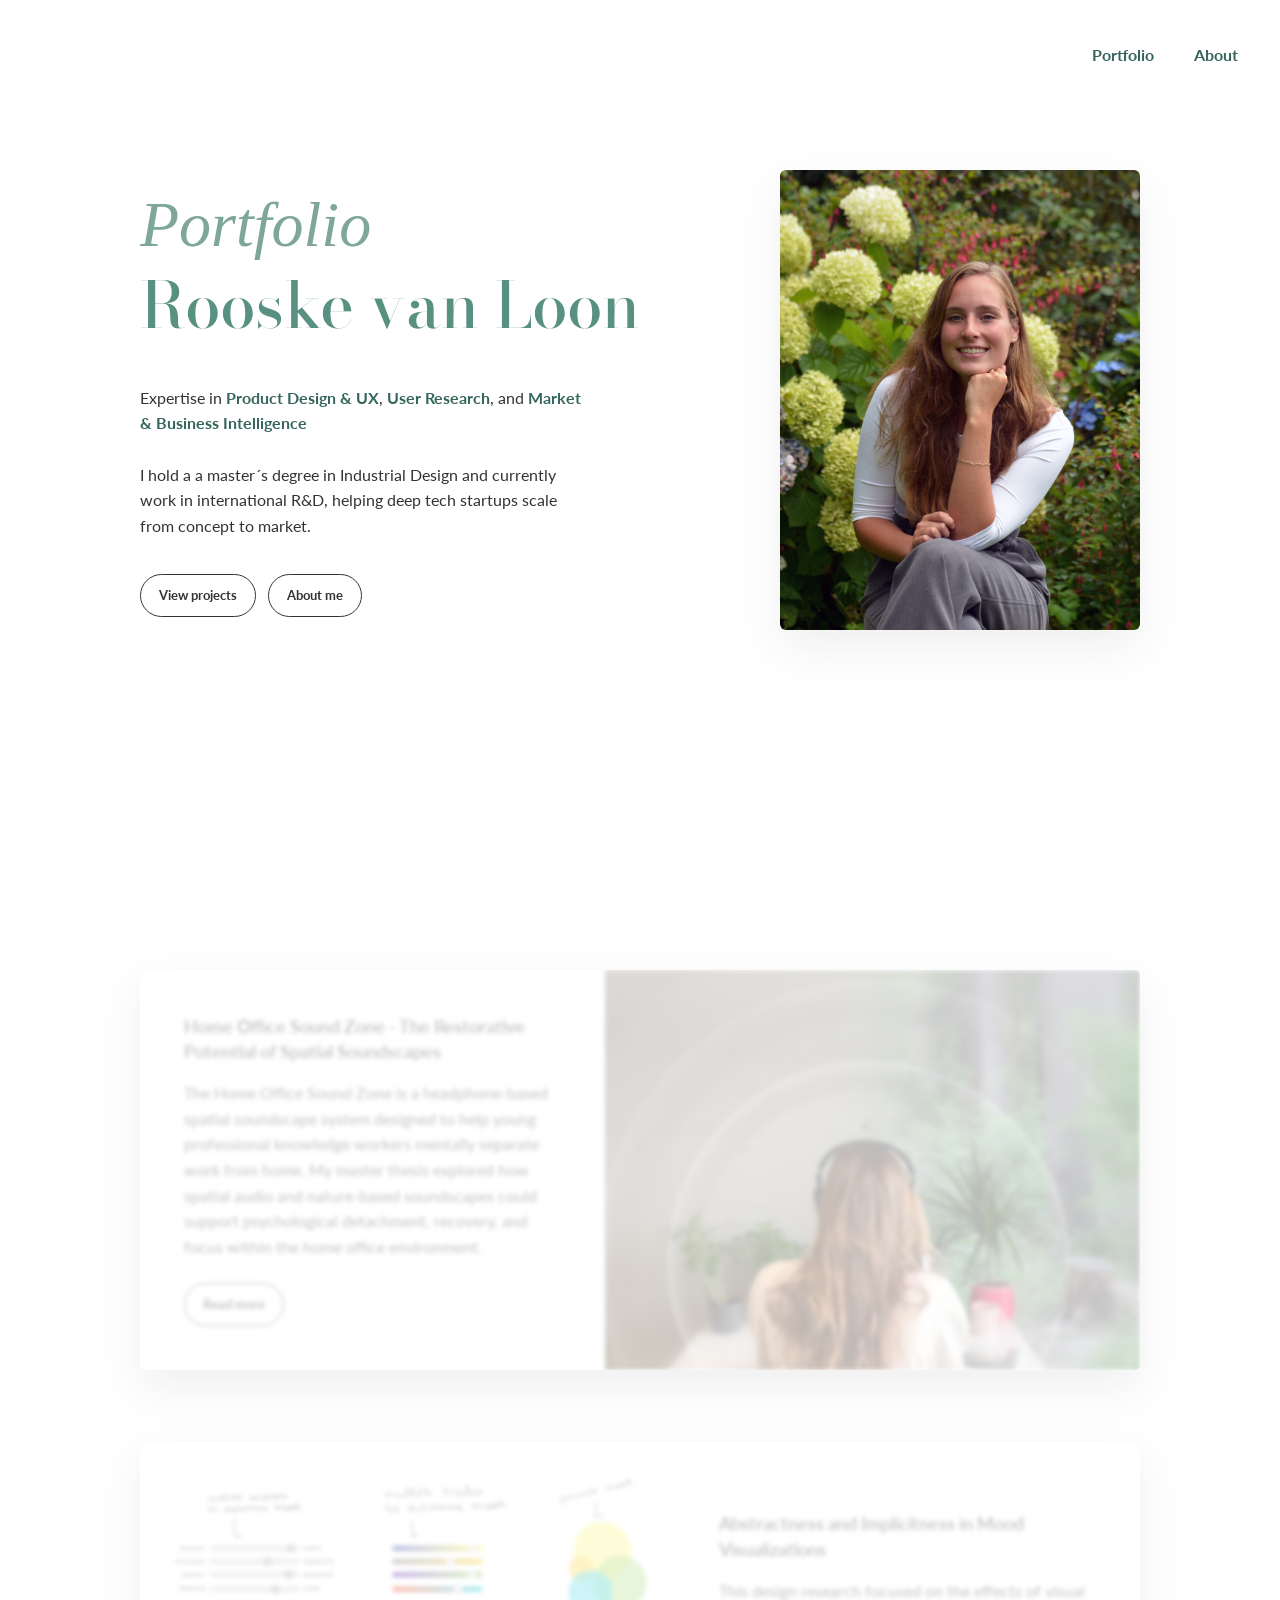
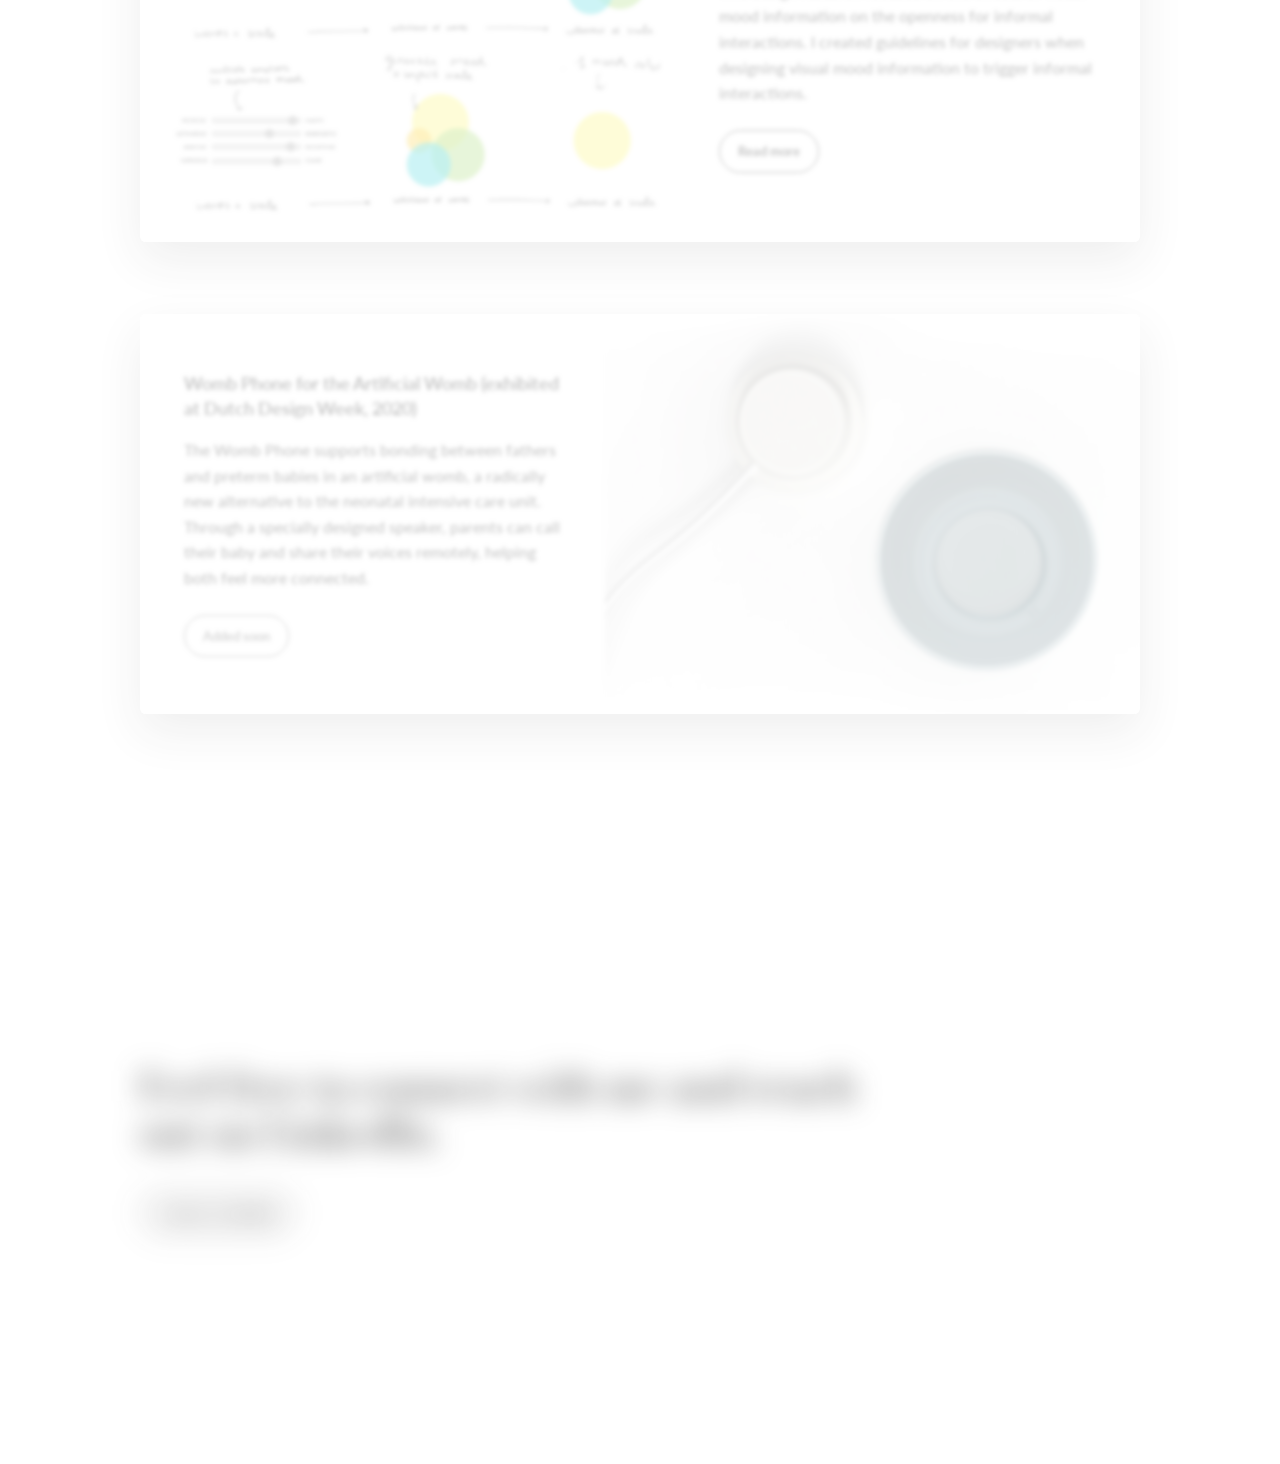
==== commit 33bfdcac: "Fix HTML formatting and update project links" ====
--- a/index.html
+++ b/index.html
@@ -31,7 +31,7 @@
             <h1 class="hero-title"><em>Portfolio</em> <br>Rooske van Loon</h1>
 
             <p class="hero-body">Expertise in <span class="hero-skill">Product Design &amp; UX</span>, <span class="hero-skill">User Research</span>, and <span class="hero-skill">Market &amp; Business Intelligence</span> <br>
-            <br>I hold a a <a href="https://www.tue.nl/en/education/graduate-school/master-industrial-design" class="text-link external-link" target="_blank" rel="noopener noreferrer">master´s degree in Industrial Design</a>, and currently work in international R&amp;D, helping deep tech startups scale from concept to market.</p>
+            <br>I hold a a master´s degree in Industrial Design and currently work in international R&amp;D, helping deep tech startups scale from concept to market.</p>
 
         <div class="hero-buttons">
           <a href="#projects" class="hero-button">View projects</a>
@@ -72,7 +72,7 @@
             </div>
           </article>
 
-          <article class="case-card case-card-reverse">
+          <article class="case-card case-card-reverse" id="project-mood-visualizations">
             <div class="case-content">
               <h2>
                 Abstractness and Implicitness in Mood Visualizations
@@ -82,7 +82,7 @@
                 This design research focused on the effects of visual mood information on the openness for informal interactions. I created guidelines for designers when designing visual mood information to trigger informal interactions.
               </p>
 
-              <span class="case-read-more is-disabled">Added soon</span>
+              <a href="abstractness-and-implicitness-in-mood-visualizations.html" class="case-read-more">Read more</a>
             </div>
 
             <div class="case-image">
